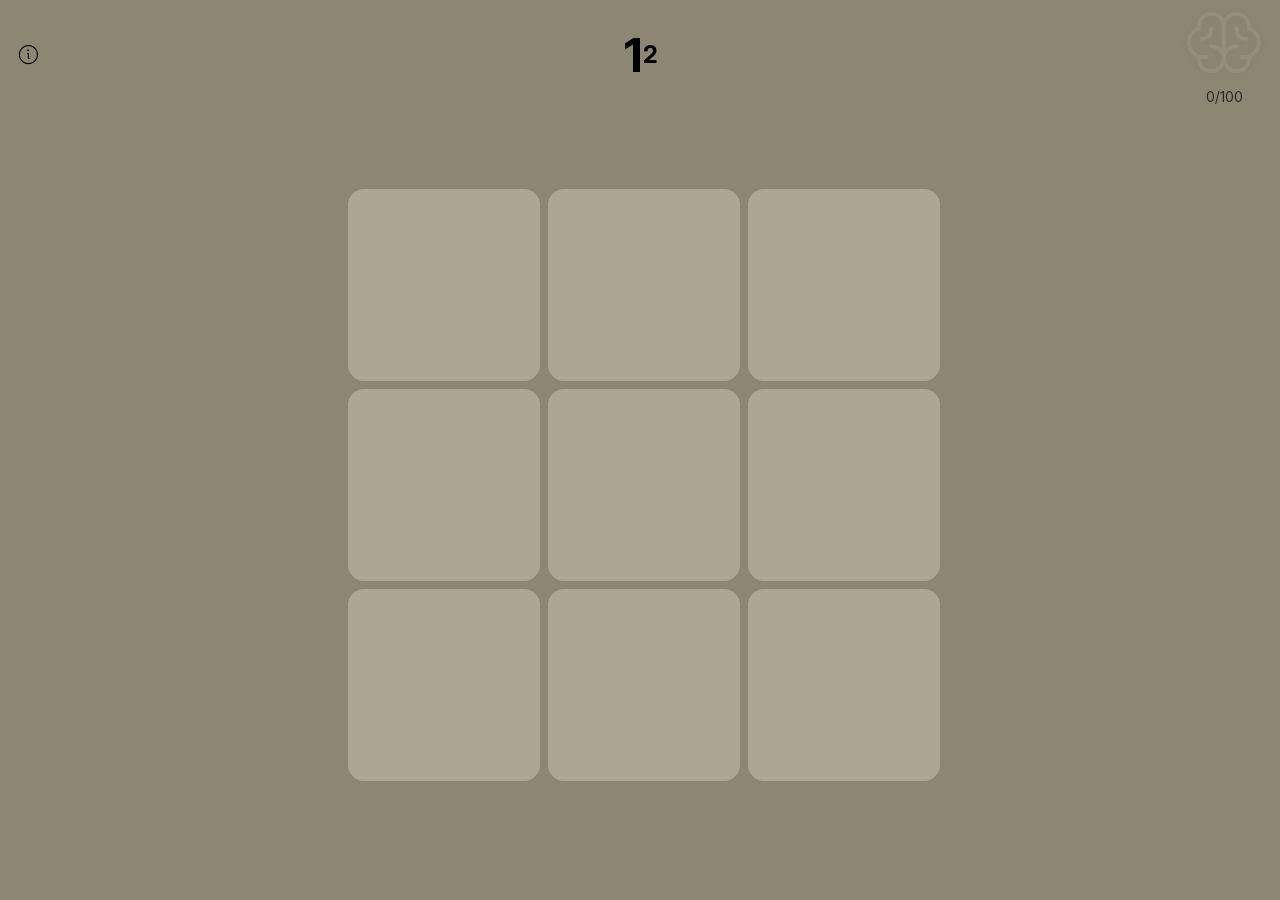
==== index.html @ e5fbe48d "hmmm" ====
<!doctype html>
<html>
  <head>
    <meta name="viewport" content="width=device-width, initial-scale=1.0" />
    <meta charset="utf-8" />
    <title>Dual N-Back v2</title>
    <link rel="manifest" href="manifest.json" />
    <link rel="icon" type="image/png" href="icon.png" />
    <link rel="stylesheet" type="text/css" href="style.css" />
    <link rel="stylesheet" href="fonts/inter.css" />
    <link rel="stylesheet" href="fonts/monoid.css" />
    <link rel="stylesheet" href="fonts/phosphor/phosphor.css" />
  </head>
  <body>
    <!-- Game container -->
    <div id="game-container">
      <!-- Top info bar -->
      <div id="top-bar">
        <div id="round-display"></div>
        <div id="level-display">1<sub>2</sub></div>
        <div id="brain-progress">
          <div class="brain-progress-content">
            <div class="brain-container">
              <div class="brain-base">&#xe74e;</div>
              <div class="brain-fill">&#xe74e;</div>
              <canvas id="fire-canvas"></canvas>
            </div>
            <div class="progress-text">0/100</div>
          </div>
        </div>
      </div>

      <!-- Main grid area -->
      <div id="grid-container">
        <div class="grid">
          <div class="square" data-pos="0" id="s0">
            <div class="square-inner"></div>
          </div>
          <div class="square" data-pos="1" id="s1">
            <div class="square-inner"></div>
          </div>
          <div class="square" data-pos="2" id="s2">
            <div class="square-inner"></div>
          </div>
          <div class="square" data-pos="3" id="s3">
            <div class="square-inner"></div>
          </div>
          <div class="square" data-pos="4" id="s4">
            <div class="square-inner"></div>
          </div>
          <div class="square" data-pos="5" id="s5">
            <div class="square-inner"></div>
          </div>
          <div class="square" data-pos="6" id="s6">
            <div class="square-inner"></div>
          </div>
          <div class="square" data-pos="7" id="s7">
            <div class="square-inner"></div>
          </div>
          <div class="square" data-pos="8" id="s8">
            <div class="square-inner"></div>
          </div>
        </div>
      </div>
      <div id="fillup"></div>
      <!-- Game buttons (hidden until game starts) -->
      <div id="button-left" class="side-button hidden">
        <span>Position</span>
      </div>
      <div id="button-right" class="side-button hidden">
        <span>Color</span>
      </div>
      <div id="button-bottom" class="bottom-button hidden">
        <span>Letter</span>
      </div>
      <div id="button-pause" class="pause-button hidden"></div>
    </div>

    <!-- Modals -->
    <div id="modal" class="hidden">
      <!-- Instructions modal -->
      <div id="modal-instructions" class="modal-content hidden">
        <h2>How to Play</h2>
        <p style="margin-top: 1rem">
          <strong>Dual N-Back</strong> is a memory and attention training game. You must
          remember if the current position and color match what you saw
          <strong>N steps ago</strong>.
        </p>
        <hr style="margin: 1rem 0" />
        <h3 style="margin-top: 1rem">Setup</h3>
        <p>
          <strong>Select level:</strong> Click any square (1-9) to set N-back
          level
        </p>
        <p>
          <strong>Toggle mode:</strong> Click the same square again to switch
          between Dual (2) and Triple (3) modes
        </p>
        <p><strong>Start:</strong> Click the level number at top or anywhere in the bottom</p>
        <hr style="margin: 1rem 0" />
        <h3 style="margin-top: 1rem">Playing</h3>
        <p>
          <strong>Position:</strong> Press left edge if position matches N steps
          ago
        </p>
        <p>
          <strong>Color:</strong> Press right edge if color matches N steps ago
        </p>
        <p>
          <strong>Letter (Triple):</strong> Press bottom if letter matches N
          steps ago
        </p>
        <p style="margin-top: 1rem">
          Press again to toggle off. You can answer multiple dimensions per
          round.
        </p>
        <hr style="margin: 1rem 0" />
        <h3 style="margin-top: 1rem">Feedback</h3>
        <p><strong>Green flash:</strong> Correct answer</p>
        <p><strong>Red flash:</strong> Wrong answer</p>
        <p>
          <strong>Brain/battery fills:</strong> Your progress through 100 rounds (100 rounds are around 5 minutes)
        </p>
        <hr style="margin: 1rem 0" />
        <h3 style="margin-top: 1rem">Controls</h3>
        <p><strong>Touch/mouse:</strong> Edges</p>
        <p><strong>Keyboard:</strong> Z (position) / X (letter) / C (color)</p>
        <p><strong>Space:</strong> Start game / Pause / Resume</p>
        <p><strong>? key:</strong> Show this help</p>
        <p><strong>Escape:</strong> Close any modal</p>
        <p><strong>Restart:</strong> Click restart icon (↺) when paused</p>
        <p
          style="margin-top: 1.5rem; cursor: pointer; opacity: 0.7"
          class="modal-close-hint"
        >
          Tap to close (or press Escape)
        </p>
      </div>

      <!-- Pause stats modal -->
      <div id="modal-pause" class="modal-content hidden">
        <h2>Current Session</h2>
        <p style="margin-top: 1rem" id="pause-level">Level: 3-back (Dual)</p>
        <p id="pause-rounds">Rounds: 42 / 100</p>
        <p id="pause-overall">Overall: 0%</p>
        <hr style="margin: 1rem 0" />
        <p id="pause-position">Position: 40/42 (95%)</p>
        <p id="pause-color">Color: 38/42 (90%)</p>
        <p id="pause-letter" class="hidden">Letter: 35/42 (83%)</p>
        <p
          style="margin-top: 1.5rem; cursor: pointer; opacity: 0.7"
          class="modal-close-hint"
        >
          Tap to close and resume (or press Escape/Space)
        </p>
      </div>

      <!-- Results modal -->
      <div id="modal-results" class="modal-content hidden">
        <h2>Game Over</h2>
        <p id="results-level">Level: 3-back (Dual)</p>
        <p id="results-rounds">Rounds: 100</p>
        <p id="results-overall">Overall: 87%</p>
        <hr style="margin: 1rem 0" />
        <p id="results-position">Position: 90/100 (90%)</p>
        <p id="results-color">Color: 85/100 (85%)</p>
        <p id="results-letter" class="hidden">Letter: 86/100 (86%)</p>
        <p
          id="results-suggestion"
          style="margin-top: 1rem; font-size: 0.85rem; opacity: 0.7"
        >
          Consider advancing to a higher level
        </p>
        <p style="margin-top: 1rem; cursor: pointer" class="modal-close-hint">
          Tap to close
        </p>
      </div>

      <!-- History modal -->
      <div id="modal-history" class="modal-content hidden">
        <h2>Session History</h2>
        <div
          id="history-list"
          style="margin-top: 1rem; max-height: 60vh; overflow-y: auto"
        >
          <!-- Will be populated dynamically -->
        </div>
        <p
          style="margin-top: 1.5rem; cursor: pointer; opacity: 0.7"
          class="modal-close-hint"
        >
          Tap to close
        </p>
      </div>
    </div>

    <script type="module" src="nb.js"></script>
  </body>
</html>
---- style.css ----
:root {
  /* Colors */
  --color1: #ffe119;
  --color2: #4363f8;
  --color3: #f58231;
  --color4: #fcbeff;
  --color5: #800000;
  --color6: #009055;
  --color7: #604530;
  --color8: #696969;
  --color9: #ffffff;

  --sd-red: #dc322f;
  --sd-green: #859900;
  --dark: #2b3b4b;
  --light: #ada693;
  --light-2: #8d8673;
  --background: var(--light-2);
  --alternate-background: var(--light);
  --text-color: black;
}

* {
  margin: 0;
  padding: 0;
  box-sizing: border-box;
}

html,
body {
  width: 100%;
  height: 100%;
  overflow: hidden;
  background-color: var(--background);
  font-family: "Inter", sans-serif;
  touch-action: none;
  user-select: none;
}

/* Utility classes */
.hidden {
  display: none !important;
  opacity: 0;
  pointer-events: none;
}

/* Main game container */
#game-container {
  width: 100%;
  height: 100%;
  display: flex;
  flex-direction: column;
  position: relative;
}

/* Top bar with level and stats */
#top-bar {
  display: flex;
  justify-content: space-between;
  align-items: center;
  padding: 0.25rem 1rem;
  font-size: 2rem;
  color: var(--text-color);
  z-index: 100;
  flex-shrink: 0;
}

#level-display {
  font-size: 3rem;
  font-weight: 600;
  font-family: "Inter", sans-serif;
  cursor: pointer;
  width: 100%;
  display: flex;
  align-items: center;
  justify-content: center;
}

#level-display sub {
  font-size: 50%;
  vertical-align: sub;
  line-height: 0;
}

#round-display {
  font-size: 1.5rem;
  min-width: 15%;
  max-width: 15%;
  display: flex;
  align-items: center;
  justify-content: flex-start;
}

/* Brain progress indicator */
#brain-progress {
  display: flex;
  justify-content: flex-end;
  align-items: center;
  min-width: 15%;
  max-width: 15%;
  margin-left: auto;
}

.brain-progress-content {
  display: flex;
  flex-direction: column;
  align-items: center;
  gap: 0.25rem;
}

.brain-container {
  position: relative;
  width: 5rem;
  height: 5rem;
  filter: drop-shadow(0 2px 4px rgba(0, 0, 0, 0.1));
  transition: transform 0.3s ease;
  font-family: "Phosphor-Light";
  font-size: 5rem;
  line-height: 1;
}

#fire-canvas {
  position: absolute;
  inset: 0;
  width: 100%;
  height: 100%;
  pointer-events: none;
  z-index: 10;
  /* Optional: makes particles glow against the dark background */
  mix-blend-mode: screen;
}

.brain-container.pop {
  animation: brain-pop 0.6s ease-out;
}

@keyframes brain-pop {
  0% {
    transform: scale(1);
  }
  30% {
    transform: scale(0.9);
  }
  60% {
    transform: scale(1.15);
  }
  80% {
    transform: scale(0.98);
  }
  100% {
    transform: scale(1);
  }
}

.brain-base {
  color: var(--light);
  opacity: 0.3;
}

.brain-fill {
  position: absolute;
  top: 0;
  left: 0;
  background: linear-gradient(to top, #dc143c, #ff4500, #ffa500, #ffd700);
  -webkit-background-clip: text;
  background-clip: text;
  color: transparent;
  clip-path: inset(var(--fill-inset, 100%) 0 0 0);
  transition:
    clip-path 0.5s ease,
    background 1s ease;
  animation-play-state: running;
}

/* Progress text below brain */
.progress-text {
  font-size: 0.9rem;
  color: var(--text-color);
  opacity: 0.7;
  font-weight: 500;
}

/* Grid container - centers the grid */
#grid-container {
  /*flex: 1;*/
  display: flex;
  align-items: center;
  justify-content: center;
  padding: 0;
  margin-top: 5rem;
  position: relative;
}

#fillup {
  width: 100%;
  height: 100%;
}

/* 3x3 grid */
.grid {
  display: grid;
  grid-template-columns: repeat(3, 1fr);
  grid-template-rows: repeat(3, 1fr);
  gap: 0.5rem;
  max-width: min(82vw, 70vh);
  max-height: min(82vw, 70vh);
  aspect-ratio: 1;
  width: 100%;
}

/* Individual squares */
.square {
  background-color: var(--alternate-background);
  border-radius: 1rem;
  cursor: pointer;
  position: relative;
  padding: 3rem;
}

.square:active {
  transform: scale(0.95);
}

.square.was-active {
  animation: shake 0.15s ease-in-out;
}

/* Timer border using pseudo-element */
.square.active::before {
  content: "";
  position: absolute;
  inset: 0;
  border-radius: 1rem;
  background-color: var(--active-color);
  animation: timer-countdown var(--timer-duration) linear forwards;
  z-index: 0;
}

@keyframes timer-countdown {
  from {
    inset: 43%;
  }
  to {
    inset: 0;
  }
}

@keyframes shake {
  0%,
  100% {
    transform: translate(0, 0);
  }
  10% {
    transform: translate(-3px, -2px);
  }
  20% {
    transform: translate(3px, 2px);
  }
  30% {
    transform: translate(-3px, 2px);
  }
  40% {
    transform: translate(3px, -2px);
  }
  50% {
    transform: translate(-3px, -2px);
  }
  60% {
    transform: translate(3px, 2px);
  }
  70% {
    transform: translate(-3px, 1px);
  }
  80% {
    transform: translate(2px, -1px);
  }
  90% {
    transform: translate(-1px, 1px);
  }
}

.square-inner {
  width: 100%;
  height: 100%;
  background-color: var(--alternate-background);
  border-radius: 0.75rem;
  position: relative;
  display: flex;
  align-items: center;
  justify-content: center;
  font-size: 3rem;
  color: var(--text-color);
  font-weight: 600;
  z-index: 1;
}

.square.active .square-inner {
  background-color: transparent;
}

/* Letter circle container */
.letter-circle {
  position: absolute;
  top: 50%;
  left: 50%;
  transform: translate(-50%, -50%);
  width: 4rem;
  height: 4rem;
  border-radius: 50%;
  background-color: rgba(141, 134, 115, 0.85);
  display: flex;
  align-items: center;
  justify-content: center;
  font-size: 2.5rem;
  font-weight: 600;
  color: var(--active-color);
  z-index: 10;
  /*box-shadow: 0 0 0.5rem rgba(0, 0, 0, 0.2);*/
}

/* Active square styling */
.square.active .square-inner {
  background-color: var(--active-color);
  transition: background-color 0.3s ease;
}

/* Side buttons */
.side-button {
  position: fixed;
  top: 0;
  bottom: 0;
  width: 25%;
  display: flex;
  align-items: center;
  justify-content: center;
  background-color: rgba(0, 0, 0, 0);
  cursor: pointer;
  z-index: 50;
  transition: background-color 0.2s ease;
}

.side-button:active {
  background-color: rgba(0, 0, 0, 0.1);
}

/* Feedback bar - full height vertical slice at screen edge */
.side-button::before {
  content: "";
  position: absolute;
  top: 0;
  bottom: 0;
  width: 1.5rem;
  background-color: transparent;
  z-index: -1;
  transition: background-color 0.3s ease;
}

#button-left::before {
  left: 0;
}

#button-right::before {
  right: 0;
}

.side-button.pressed::before {
  background-color: var(--dark);
}

.side-button.correct::before {
  background-color: var(--sd-green);
}

.side-button.incorrect::before {
  background-color: var(--sd-red);
}

.side-button.pressed span {
  color: var(--light);
  opacity: 1;
}

.side-button.correct span,
.side-button.incorrect span {
  color: white;
  opacity: 1;
}

#button-left {
  left: 0;
  writing-mode: vertical-lr;
  text-orientation: upright;
}

#button-left span {
  position: absolute;
  left: 0.1rem;
}

#button-right {
  right: 0;
  writing-mode: vertical-rl;
  text-orientation: upright;
}

#button-right span {
  position: absolute;
  right: 0.1rem;
}

.side-button span {
  font-size: 0.9rem;
  color: var(--text-color);
  letter-spacing: 0.15rem;
  opacity: 0;
  font-weight: 300;
  /*padding: 0.5rem 0.25rem;*/
  transition: opacity 0.3s ease;
}

/* Bottom button */
.bottom-button {
  position: fixed;
  bottom: 0;
  left: 25%;
  right: 25%;
  height: 15%;
  display: flex;
  align-items: end;
  justify-content: center;
  background-color: rgba(0, 0, 0, 0);
  cursor: pointer;
  z-index: 50;
  transition: background-color 0.2s ease;
}

.bottom-button:active {
  background-color: rgba(0, 0, 0, 0.1);
}

/* Feedback bar - horizontal slice at bottom */
.bottom-button::before {
  content: "";
  position: absolute;
  left: 0;
  right: 0;
  bottom: 0;
  height: 2.5rem;
  background-color: transparent;
  z-index: -1;
  transition: background-color 0.3s ease;
}

.bottom-button.pressed::before {
  background-color: var(--dark);
}

.bottom-button.correct::before {
  background-color: var(--sd-green);
}

.bottom-button.incorrect::before {
  background-color: var(--sd-red);
}

.bottom-button.pressed span {
  color: var(--light);
  opacity: 1;
}

.bottom-button.correct span,
.bottom-button.incorrect span {
  color: white;
  opacity: 1;
}

.bottom-button span {
  font-size: 1.2rem;
  color: var(--text-color);
  letter-spacing: 0.2rem;
  opacity: 0;
  font-weight: 300;
  padding: 0.5rem 1rem;
  transition: opacity 0.3s ease;
}

/* Pause button (middle area) */
.pause-button {
  position: fixed;
  top: 0;
  left: 25%;
  right: 25%;
  bottom: 15%;
  cursor: pointer;
  z-index: 40;
}

/* Modal */
#modal {
  position: fixed;
  top: 0;
  left: 0;
  width: 100%;
  height: 100%;
  background-color: transparent;
  display: flex;
  align-items: center;
  justify-content: center;
  z-index: 1000;
  pointer-events: none;
}

#modal .modal-content {
  pointer-events: auto;
}

.modal-content {
  background-color: var(--background);
  padding: 2rem;
  border-radius: 0.5rem;
  border: 2px solid var(--dark);
  max-width: 90%;
  max-height: 80%;
  overflow-y: auto;
  font-size: 1rem;
  color: var(--text-color);
  font-family: "Monoid", monospace;
}

/* Custom scrollbar for modal */
.modal-content::-webkit-scrollbar {
  width: 12px;
}

.modal-content::-webkit-scrollbar-track {
  background: var(--alternate-background);
  border-radius: 0.5rem;
}

.modal-content::-webkit-scrollbar-thumb {
  background: var(--dark);
  border-radius: 0.5rem;
  border: 2px solid var(--alternate-background);
}

.modal-content::-webkit-scrollbar-thumb:hover {
  background: var(--text-color);
}

/* Firefox scrollbar styling */
.modal-content {
  scrollbar-width: thin;
  scrollbar-color: var(--dark) var(--alternate-background);
}

/* Responsive adjustments */
@media (min-width: 768px) {
  .modal-content {
    max-width: 600px;
  }

  .side-button span,
  .bottom-button span {
    font-size: 1.2rem;
  }
}

@media (min-width: 1024px) {
  /* Desktop: narrower side buttons */
  .side-button {
    width: 20%;
  }

  .bottom-button {
    left: 20%;
    right: 20%;
  }

  .pause-button {
    left: 20%;
    right: 20%;
  }

  .grid {
    max-width: min(70vw, 65vh);
    max-height: min(70vw, 65vh);
  }

  .square {
    padding: 6rem;
  }

  /* Hover states for desktop */
  .side-button:hover,
  .bottom-button:hover {
    background-color: rgba(0, 0, 0, 0.05);
  }

  .square:hover {
    transform: scale(1.02);
  }
}

/* Landscape mode adjustments */
@media (orientation: landscape) and (max-height: 600px) {
  #top-bar {
    padding: 0.5rem 1rem;
    font-size: 1.5rem;
  }

  #level-display {
    font-size: 2rem;
  }

  .grid {
    max-width: min(60vw, 70vh);
    max-height: min(60vw, 70vh);
  }
}
---- fonts/inter.css ----
@font-face {
  font-family: "Inter";
  src: url("./InterDisplay-Regular.woff2") format("woff2");
}
@font-face {
  font-family: "Inter";
  src: url("./InterDisplay-Bold.woff2") format("woff2");
  font-weight: bold;
  font-style: normal;
}
@font-face {
  font-family: "Inter";
  src: url("./InterDisplay-Italic.woff2") format("woff2");
  font-weight: normal;
  font-style: italic;
}
---- fonts/monoid.css ----
@font-face {
  font-family: "Monoid";
  src: url("./monoid-regular.woff2") format("woff2");
  font-weight: normal;
  font-style: normal;
}
@font-face {
  font-family: "Monoid";
  src: url("./monoid-bold.woff2") format("woff2");
  font-weight: bold;
  font-style: normal;
}
@font-face {
  font-family: "Monoid";
  src: url("./monoid-italic.woff2") format("woff2");
  font-weight: normal;
  font-style: italic;
}
---- fonts/phosphor/phosphor.css ----
@font-face {
  font-family: "Phosphor-Light";
  src: url("./Phosphor-Light.woff2") format("woff2");
  font-weight: normal;
  font-style: normal;
  font-display: block;
}

.ph-light {
  /* use !important to prevent issues with browser extensions that change fonts */
  font-family: "Phosphor-Light" !important;
  speak: never;
  font-style: normal;
  font-weight: normal;
  font-variant: normal;
  text-transform: none;
  line-height: 1;

  /* Enable Ligatures ================ */
  letter-spacing: 0;
  -webkit-font-feature-settings: "liga";
  -moz-font-feature-settings: "liga=1";
  -moz-font-feature-settings: "liga";
  -ms-font-feature-settings: "liga" 1;
  font-feature-settings: "liga";
  -webkit-font-variant-ligatures: discretionary-ligatures;
  font-variant-ligatures: discretionary-ligatures;

  /* Better Font Rendering =========== */
  -webkit-font-smoothing: antialiased;
  -moz-osx-font-smoothing: grayscale;
}

.ph-light.ph-acorn:before {
  content: "\eb9a";
}
.ph-light.ph-address-book:before {
  content: "\e6f8";
}
.ph-light.ph-address-book-tabs:before {
  content: "\ee4e";
}
.ph-light.ph-air-traffic-control:before {
  content: "\ecd8";
}
.ph-light.ph-airplane:before {
  content: "\e002";
}
.ph-light.ph-airplane-in-flight:before {
  content: "\e4fe";
}
.ph-light.ph-airplane-landing:before {
  content: "\e502";
}
.ph-light.ph-airplane-takeoff:before {
  content: "\e504";
}
.ph-light.ph-airplane-taxiing:before {
  content: "\e500";
}
.ph-light.ph-airplane-tilt:before {
  content: "\e5d6";
}
.ph-light.ph-airplay:before {
  content: "\e004";
}
.ph-light.ph-alarm:before {
  content: "\e006";
}
.ph-light.ph-alien:before {
  content: "\e8a6";
}
.ph-light.ph-align-bottom:before {
  content: "\e506";
}
.ph-light.ph-align-bottom-simple:before {
  content: "\eb0c";
}
.ph-light.ph-align-center-horizontal:before {
  content: "\e50a";
}
.ph-light.ph-align-center-horizontal-simple:before {
  content: "\eb0e";
}
.ph-light.ph-align-center-vertical:before {
  content: "\e50c";
}
.ph-light.ph-align-center-vertical-simple:before {
  content: "\eb10";
}
.ph-light.ph-align-left:before {
  content: "\e50e";
}
.ph-light.ph-align-left-simple:before {
  content: "\eaee";
}
.ph-light.ph-align-right:before {
  content: "\e510";
}
.ph-light.ph-align-right-simple:before {
  content: "\eb12";
}
.ph-light.ph-align-top:before {
  content: "\e512";
}
.ph-light.ph-align-top-simple:before {
  content: "\eb14";
}
.ph-light.ph-amazon-logo:before {
  content: "\e96c";
}
.ph-light.ph-ambulance:before {
  content: "\e572";
}
.ph-light.ph-anchor:before {
  content: "\e514";
}
.ph-light.ph-anchor-simple:before {
  content: "\e5d8";
}
.ph-light.ph-android-logo:before {
  content: "\e008";
}
.ph-light.ph-angle:before {
  content: "\e7bc";
}
.ph-light.ph-angular-logo:before {
  content: "\eb80";
}
.ph-light.ph-aperture:before {
  content: "\e00a";
}
.ph-light.ph-app-store-logo:before {
  content: "\e974";
}
.ph-light.ph-app-window:before {
  content: "\e5da";
}
.ph-light.ph-apple-logo:before {
  content: "\e516";
}
.ph-light.ph-apple-podcasts-logo:before {
  content: "\eb96";
}
.ph-light.ph-approximate-equals:before {
  content: "\edaa";
}
.ph-light.ph-archive:before {
  content: "\e00c";
}
.ph-light.ph-armchair:before {
  content: "\e012";
}
.ph-light.ph-arrow-arc-left:before {
  content: "\e014";
}
.ph-light.ph-arrow-arc-right:before {
  content: "\e016";
}
.ph-light.ph-arrow-bend-double-up-left:before {
  content: "\e03a";
}
.ph-light.ph-arrow-bend-double-up-right:before {
  content: "\e03c";
}
.ph-light.ph-arrow-bend-down-left:before {
  content: "\e018";
}
.ph-light.ph-arrow-bend-down-right:before {
  content: "\e01a";
}
.ph-light.ph-arrow-bend-left-down:before {
  content: "\e01c";
}
.ph-light.ph-arrow-bend-left-up:before {
  content: "\e01e";
}
.ph-light.ph-arrow-bend-right-down:before {
  content: "\e020";
}
.ph-light.ph-arrow-bend-right-up:before {
  content: "\e022";
}
.ph-light.ph-arrow-bend-up-left:before {
  content: "\e024";
}
.ph-light.ph-arrow-bend-up-right:before {
  content: "\e026";
}
.ph-light.ph-arrow-circle-down:before {
  content: "\e028";
}
.ph-light.ph-arrow-circle-down-left:before {
  content: "\e02a";
}
.ph-light.ph-arrow-circle-down-right:before {
  content: "\e02c";
}
.ph-light.ph-arrow-circle-left:before {
  content: "\e05a";
}
.ph-light.ph-arrow-circle-right:before {
  content: "\e02e";
}
.ph-light.ph-arrow-circle-up:before {
  content: "\e030";
}
.ph-light.ph-arrow-circle-up-left:before {
  content: "\e032";
}
.ph-light.ph-arrow-circle-up-right:before {
  content: "\e034";
}
.ph-light.ph-arrow-clockwise:before {
  content: "\e036";
}
.ph-light.ph-arrow-counter-clockwise:before {
  content: "\e038";
}
.ph-light.ph-arrow-down:before {
  content: "\e03e";
}
.ph-light.ph-arrow-down-left:before {
  content: "\e040";
}
.ph-light.ph-arrow-down-right:before {
  content: "\e042";
}
.ph-light.ph-arrow-elbow-down-left:before {
  content: "\e044";
}
.ph-light.ph-arrow-elbow-down-right:before {
  content: "\e046";
}
.ph-light.ph-arrow-elbow-left:before {
  content: "\e048";
}
.ph-light.ph-arrow-elbow-left-down:before {
  content: "\e04a";
}
.ph-light.ph-arrow-elbow-left-up:before {
  content: "\e04c";
}
.ph-light.ph-arrow-elbow-right:before {
  content: "\e04e";
}
.ph-light.ph-arrow-elbow-right-down:before {
  content: "\e050";
}
.ph-light.ph-arrow-elbow-right-up:before {
  content: "\e052";
}
.ph-light.ph-arrow-elbow-up-left:before {
  content: "\e054";
}
.ph-light.ph-arrow-elbow-up-right:before {
  content: "\e056";
}
.ph-light.ph-arrow-fat-down:before {
  content: "\e518";
}
.ph-light.ph-arrow-fat-left:before {
  content: "\e51a";
}
.ph-light.ph-arrow-fat-line-down:before {
  content: "\e51c";
}
.ph-light.ph-arrow-fat-line-left:before {
  content: "\e51e";
}
.ph-light.ph-arrow-fat-line-right:before {
  content: "\e520";
}
.ph-light.ph-arrow-fat-line-up:before {
  content: "\e522";
}
.ph-light.ph-arrow-fat-lines-down:before {
  content: "\e524";
}
.ph-light.ph-arrow-fat-lines-left:before {
  content: "\e526";
}
.ph-light.ph-arrow-fat-lines-right:before {
  content: "\e528";
}
.ph-light.ph-arrow-fat-lines-up:before {
  content: "\e52a";
}
.ph-light.ph-arrow-fat-right:before {
  content: "\e52c";
}
.ph-light.ph-arrow-fat-up:before {
  content: "\e52e";
}
.ph-light.ph-arrow-left:before {
  content: "\e058";
}
.ph-light.ph-arrow-line-down:before {
  content: "\e05c";
}
.ph-light.ph-arrow-line-down-left:before {
  content: "\e05e";
}
.ph-light.ph-arrow-line-down-right:before {
  content: "\e060";
}
.ph-light.ph-arrow-line-left:before {
  content: "\e062";
}
.ph-light.ph-arrow-line-right:before {
  content: "\e064";
}
.ph-light.ph-arrow-line-up:before {
  content: "\e066";
}
.ph-light.ph-arrow-line-up-left:before {
  content: "\e068";
}
.ph-light.ph-arrow-line-up-right:before {
  content: "\e06a";
}
.ph-light.ph-arrow-right:before {
  content: "\e06c";
}
.ph-light.ph-arrow-square-down:before {
  content: "\e06e";
}
.ph-light.ph-arrow-square-down-left:before {
  content: "\e070";
}
.ph-light.ph-arrow-square-down-right:before {
  content: "\e072";
}
.ph-light.ph-arrow-square-in:before {
  content: "\e5dc";
}
.ph-light.ph-arrow-square-left:before {
  content: "\e074";
}
.ph-light.ph-arrow-square-out:before {
  content: "\e5de";
}
.ph-light.ph-arrow-square-right:before {
  content: "\e076";
}
.ph-light.ph-arrow-square-up:before {
  content: "\e078";
}
.ph-light.ph-arrow-square-up-left:before {
  content: "\e07a";
}
.ph-light.ph-arrow-square-up-right:before {
  content: "\e07c";
}
.ph-light.ph-arrow-u-down-left:before {
  content: "\e07e";
}
.ph-light.ph-arrow-u-down-right:before {
  content: "\e080";
}
.ph-light.ph-arrow-u-left-down:before {
  content: "\e082";
}
.ph-light.ph-arrow-u-left-up:before {
  content: "\e084";
}
.ph-light.ph-arrow-u-right-down:before {
  content: "\e086";
}
.ph-light.ph-arrow-u-right-up:before {
  content: "\e088";
}
.ph-light.ph-arrow-u-up-left:before {
  content: "\e08a";
}
.ph-light.ph-arrow-u-up-right:before {
  content: "\e08c";
}
.ph-light.ph-arrow-up:before {
  content: "\e08e";
}
.ph-light.ph-arrow-up-left:before {
  content: "\e090";
}
.ph-light.ph-arrow-up-right:before {
  content: "\e092";
}
.ph-light.ph-arrows-clockwise:before {
  content: "\e094";
}
.ph-light.ph-arrows-counter-clockwise:before {
  content: "\e096";
}
.ph-light.ph-arrows-down-up:before {
  content: "\e098";
}
.ph-light.ph-arrows-horizontal:before {
  content: "\eb06";
}
.ph-light.ph-arrows-in:before {
  content: "\e09a";
}
.ph-light.ph-arrows-in-cardinal:before {
  content: "\e09c";
}
.ph-light.ph-arrows-in-line-horizontal:before {
  content: "\e530";
}
.ph-light.ph-arrows-in-line-vertical:before {
  content: "\e532";
}
.ph-light.ph-arrows-in-simple:before {
  content: "\e09e";
}
.ph-light.ph-arrows-left-right:before {
  content: "\e0a0";
}
.ph-light.ph-arrows-merge:before {
  content: "\ed3e";
}
.ph-light.ph-arrows-out:before {
  content: "\e0a2";
}
.ph-light.ph-arrows-out-cardinal:before {
  content: "\e0a4";
}
.ph-light.ph-arrows-out-line-horizontal:before {
  content: "\e534";
}
.ph-light.ph-arrows-out-line-vertical:before {
  content: "\e536";
}
.ph-light.ph-arrows-out-simple:before {
  content: "\e0a6";
}
.ph-light.ph-arrows-split:before {
  content: "\ed3c";
}
.ph-light.ph-arrows-vertical:before {
  content: "\eb04";
}
.ph-light.ph-article:before {
  content: "\e0a8";
}
.ph-light.ph-article-medium:before {
  content: "\e5e0";
}
.ph-light.ph-article-ny-times:before {
  content: "\e5e2";
}
.ph-light.ph-asclepius:before {
  content: "\ee34";
}
.ph-light.ph-caduceus:before {
  content: "\ee34";
}
.ph-light.ph-asterisk:before {
  content: "\e0aa";
}
.ph-light.ph-asterisk-simple:before {
  content: "\e832";
}
.ph-light.ph-at:before {
  content: "\e0ac";
}
.ph-light.ph-atom:before {
  content: "\e5e4";
}
.ph-light.ph-avocado:before {
  content: "\ee04";
}
.ph-light.ph-axe:before {
  content: "\e9fc";
}
.ph-light.ph-baby:before {
  content: "\e774";
}
.ph-light.ph-baby-carriage:before {
  content: "\e818";
}
.ph-light.ph-backpack:before {
  content: "\e922";
}
.ph-light.ph-backspace:before {
  content: "\e0ae";
}
.ph-light.ph-bag:before {
  content: "\e0b0";
}
.ph-light.ph-bag-simple:before {
  content: "\e5e6";
}
.ph-light.ph-balloon:before {
  content: "\e76c";
}
.ph-light.ph-bandaids:before {
  content: "\e0b2";
}
.ph-light.ph-bank:before {
  content: "\e0b4";
}
.ph-light.ph-barbell:before {
  content: "\e0b6";
}
.ph-light.ph-barcode:before {
  content: "\e0b8";
}
.ph-light.ph-barn:before {
  content: "\ec72";
}
.ph-light.ph-barricade:before {
  content: "\e948";
}
.ph-light.ph-baseball:before {
  content: "\e71a";
}
.ph-light.ph-baseball-cap:before {
  content: "\ea28";
}
.ph-light.ph-baseball-helmet:before {
  content: "\ee4a";
}
.ph-light.ph-basket:before {
  content: "\e964";
}
.ph-light.ph-basketball:before {
  content: "\e724";
}
.ph-light.ph-bathtub:before {
  content: "\e81e";
}
.ph-light.ph-battery-charging:before {
  content: "\e0ba";
}
.ph-light.ph-battery-charging-vertical:before {
  content: "\e0bc";
}
.ph-light.ph-battery-empty:before {
  content: "\e0be";
}
.ph-light.ph-battery-full:before {
  content: "\e0c0";
}
.ph-light.ph-battery-high:before {
  content: "\e0c2";
}
.ph-light.ph-battery-low:before {
  content: "\e0c4";
}
.ph-light.ph-battery-medium:before {
  content: "\e0c6";
}
.ph-light.ph-battery-plus:before {
  content: "\e808";
}
.ph-light.ph-battery-plus-vertical:before {
  content: "\ec50";
}
.ph-light.ph-battery-vertical-empty:before {
  content: "\e7c6";
}
.ph-light.ph-battery-vertical-full:before {
  content: "\e7c4";
}
.ph-light.ph-battery-vertical-high:before {
  content: "\e7c2";
}
.ph-light.ph-battery-vertical-low:before {
  content: "\e7be";
}
.ph-light.ph-battery-vertical-medium:before {
  content: "\e7c0";
}
.ph-light.ph-battery-warning:before {
  content: "\e0c8";
}
.ph-light.ph-battery-warning-vertical:before {
  content: "\e0ca";
}
.ph-light.ph-beach-ball:before {
  content: "\ed24";
}
.ph-light.ph-beanie:before {
  content: "\ea2a";
}
.ph-light.ph-bed:before {
  content: "\e0cc";
}
.ph-light.ph-beer-bottle:before {
  content: "\e7b0";
}
.ph-light.ph-beer-stein:before {
  content: "\eb62";
}
.ph-light.ph-behance-logo:before {
  content: "\e7f4";
}
.ph-light.ph-bell:before {
  content: "\e0ce";
}
.ph-light.ph-bell-ringing:before {
  content: "\e5e8";
}
.ph-light.ph-bell-simple:before {
  content: "\e0d0";
}
.ph-light.ph-bell-simple-ringing:before {
  content: "\e5ea";
}
.ph-light.ph-bell-simple-slash:before {
  content: "\e0d2";
}
.ph-light.ph-bell-simple-z:before {
  content: "\e5ec";
}
.ph-light.ph-bell-slash:before {
  content: "\e0d4";
}
.ph-light.ph-bell-z:before {
  content: "\e5ee";
}
.ph-light.ph-belt:before {
  content: "\ea2c";
}
.ph-light.ph-bezier-curve:before {
  content: "\eb00";
}
.ph-light.ph-bicycle:before {
  content: "\e0d6";
}
.ph-light.ph-binary:before {
  content: "\ee60";
}
.ph-light.ph-binoculars:before {
  content: "\ea64";
}
.ph-light.ph-biohazard:before {
  content: "\e9e0";
}
.ph-light.ph-bird:before {
  content: "\e72c";
}
.ph-light.ph-blueprint:before {
  content: "\eda0";
}
.ph-light.ph-bluetooth:before {
  content: "\e0da";
}
.ph-light.ph-bluetooth-connected:before {
  content: "\e0dc";
}
.ph-light.ph-bluetooth-slash:before {
  content: "\e0de";
}
.ph-light.ph-bluetooth-x:before {
  content: "\e0e0";
}
.ph-light.ph-boat:before {
  content: "\e786";
}
.ph-light.ph-bomb:before {
  content: "\ee0a";
}
.ph-light.ph-bone:before {
  content: "\e7f2";
}
.ph-light.ph-book:before {
  content: "\e0e2";
}
.ph-light.ph-book-bookmark:before {
  content: "\e0e4";
}
.ph-light.ph-book-open:before {
  content: "\e0e6";
}
.ph-light.ph-book-open-text:before {
  content: "\e8f2";
}
.ph-light.ph-book-open-user:before {
  content: "\ede0";
}
.ph-light.ph-bookmark:before {
  content: "\e0e8";
}
.ph-light.ph-bookmark-simple:before {
  content: "\e0ea";
}
.ph-light.ph-bookmarks:before {
  content: "\e0ec";
}
.ph-light.ph-bookmarks-simple:before {
  content: "\e5f0";
}
.ph-light.ph-books:before {
  content: "\e758";
}
.ph-light.ph-boot:before {
  content: "\ecca";
}
.ph-light.ph-boules:before {
  content: "\e722";
}
.ph-light.ph-bounding-box:before {
  content: "\e6ce";
}
.ph-light.ph-bowl-food:before {
  content: "\eaa4";
}
.ph-light.ph-bowl-steam:before {
  content: "\e8e4";
}
.ph-light.ph-bowling-ball:before {
  content: "\ea34";
}
.ph-light.ph-box-arrow-down:before {
  content: "\e00e";
}
.ph-light.ph-archive-box:before {
  content: "\e00e";
}
.ph-light.ph-box-arrow-up:before {
  content: "\ee54";
}
.ph-light.ph-boxing-glove:before {
  content: "\ea36";
}
.ph-light.ph-brackets-angle:before {
  content: "\e862";
}
.ph-light.ph-brackets-curly:before {
  content: "\e860";
}
.ph-light.ph-brackets-round:before {
  content: "\e864";
}
.ph-light.ph-brackets-square:before {
  content: "\e85e";
}
.ph-light.ph-brain:before {
  content: "\e74e";
}
.ph-light.ph-brandy:before {
  content: "\e6b4";
}
.ph-light.ph-bread:before {
  content: "\e81c";
}
.ph-light.ph-bridge:before {
  content: "\ea68";
}
.ph-light.ph-briefcase:before {
  content: "\e0ee";
}
.ph-light.ph-briefcase-metal:before {
  content: "\e5f2";
}
.ph-light.ph-broadcast:before {
  content: "\e0f2";
}
.ph-light.ph-broom:before {
  content: "\ec54";
}
.ph-light.ph-browser:before {
  content: "\e0f4";
}
.ph-light.ph-browsers:before {
  content: "\e0f6";
}
.ph-light.ph-bug:before {
  content: "\e5f4";
}
.ph-light.ph-bug-beetle:before {
  content: "\e5f6";
}
.ph-light.ph-bug-droid:before {
  content: "\e5f8";
}
.ph-light.ph-building:before {
  content: "\e100";
}
.ph-light.ph-building-apartment:before {
  content: "\e0fe";
}
.ph-light.ph-building-office:before {
  content: "\e0ff";
}
.ph-light.ph-buildings:before {
  content: "\e102";
}
.ph-light.ph-bulldozer:before {
  content: "\ec6c";
}
.ph-light.ph-bus:before {
  content: "\e106";
}
.ph-light.ph-butterfly:before {
  content: "\ea6e";
}
.ph-light.ph-cable-car:before {
  content: "\e49c";
}
.ph-light.ph-cactus:before {
  content: "\e918";
}
.ph-light.ph-cake:before {
  content: "\e780";
}
.ph-light.ph-calculator:before {
  content: "\e538";
}
.ph-light.ph-calendar:before {
  content: "\e108";
}
.ph-light.ph-calendar-blank:before {
  content: "\e10a";
}
.ph-light.ph-calendar-check:before {
  content: "\e712";
}
.ph-light.ph-calendar-dot:before {
  content: "\e7b2";
}
.ph-light.ph-calendar-dots:before {
  content: "\e7b4";
}
.ph-light.ph-calendar-heart:before {
  content: "\e8b0";
}
.ph-light.ph-calendar-minus:before {
  content: "\ea14";
}
.ph-light.ph-calendar-plus:before {
  content: "\e714";
}
.ph-light.ph-calendar-slash:before {
  content: "\ea12";
}
.ph-light.ph-calendar-star:before {
  content: "\e8b2";
}
.ph-light.ph-calendar-x:before {
  content: "\e10c";
}
.ph-light.ph-call-bell:before {
  content: "\e7de";
}
.ph-light.ph-camera:before {
  content: "\e10e";
}
.ph-light.ph-camera-plus:before {
  content: "\ec58";
}
.ph-light.ph-camera-rotate:before {
  content: "\e7a4";
}
.ph-light.ph-camera-slash:before {
  content: "\e110";
}
.ph-light.ph-campfire:before {
  content: "\e9d8";
}
.ph-light.ph-car:before {
  content: "\e112";
}
.ph-light.ph-car-battery:before {
  content: "\ee30";
}
.ph-light.ph-car-profile:before {
  content: "\e8cc";
}
.ph-light.ph-car-simple:before {
  content: "\e114";
}
.ph-light.ph-cardholder:before {
  content: "\e5fa";
}
.ph-light.ph-cards:before {
  content: "\e0f8";
}
.ph-light.ph-cards-three:before {
  content: "\ee50";
}
.ph-light.ph-caret-circle-double-down:before {
  content: "\e116";
}
.ph-light.ph-caret-circle-double-left:before {
  content: "\e118";
}
.ph-light.ph-caret-circle-double-right:before {
  content: "\e11a";
}
.ph-light.ph-caret-circle-double-up:before {
  content: "\e11c";
}
.ph-light.ph-caret-circle-down:before {
  content: "\e11e";
}
.ph-light.ph-caret-circle-left:before {
  content: "\e120";
}
.ph-light.ph-caret-circle-right:before {
  content: "\e122";
}
.ph-light.ph-caret-circle-up:before {
  content: "\e124";
}
.ph-light.ph-caret-circle-up-down:before {
  content: "\e13e";
}
.ph-light.ph-caret-double-down:before {
  content: "\e126";
}
.ph-light.ph-caret-double-left:before {
  content: "\e128";
}
.ph-light.ph-caret-double-right:before {
  content: "\e12a";
}
.ph-light.ph-caret-double-up:before {
  content: "\e12c";
}
.ph-light.ph-caret-down:before {
  content: "\e136";
}
.ph-light.ph-caret-left:before {
  content: "\e138";
}
.ph-light.ph-caret-line-down:before {
  content: "\e134";
}
.ph-light.ph-caret-line-left:before {
  content: "\e132";
}
.ph-light.ph-caret-line-right:before {
  content: "\e130";
}
.ph-light.ph-caret-line-up:before {
  content: "\e12e";
}
.ph-light.ph-caret-right:before {
  content: "\e13a";
}
.ph-light.ph-caret-up:before {
  content: "\e13c";
}
.ph-light.ph-caret-up-down:before {
  content: "\e140";
}
.ph-light.ph-carrot:before {
  content: "\ed38";
}
.ph-light.ph-cash-register:before {
  content: "\ed80";
}
.ph-light.ph-cassette-tape:before {
  content: "\ed2e";
}
.ph-light.ph-castle-turret:before {
  content: "\e9d0";
}
.ph-light.ph-cat:before {
  content: "\e748";
}
.ph-light.ph-cell-signal-full:before {
  content: "\e142";
}
.ph-light.ph-cell-signal-high:before {
  content: "\e144";
}
.ph-light.ph-cell-signal-low:before {
  content: "\e146";
}
.ph-light.ph-cell-signal-medium:before {
  content: "\e148";
}
.ph-light.ph-cell-signal-none:before {
  content: "\e14a";
}
.ph-light.ph-cell-signal-slash:before {
  content: "\e14c";
}
.ph-light.ph-cell-signal-x:before {
  content: "\e14e";
}
.ph-light.ph-cell-tower:before {
  content: "\ebaa";
}
.ph-light.ph-certificate:before {
  content: "\e766";
}
.ph-light.ph-chair:before {
  content: "\e950";
}
.ph-light.ph-chalkboard:before {
  content: "\e5fc";
}
.ph-light.ph-chalkboard-simple:before {
  content: "\e5fe";
}
.ph-light.ph-chalkboard-teacher:before {
  content: "\e600";
}
.ph-light.ph-champagne:before {
  content: "\eaca";
}
.ph-light.ph-charging-station:before {
  content: "\e8d0";
}
.ph-light.ph-chart-bar:before {
  content: "\e150";
}
.ph-light.ph-chart-bar-horizontal:before {
  content: "\e152";
}
.ph-light.ph-chart-donut:before {
  content: "\eaa6";
}
.ph-light.ph-chart-line:before {
  content: "\e154";
}
.ph-light.ph-chart-line-down:before {
  content: "\e8b6";
}
.ph-light.ph-chart-line-up:before {
  content: "\e156";
}
.ph-light.ph-chart-pie:before {
  content: "\e158";
}
.ph-light.ph-chart-pie-slice:before {
  content: "\e15a";
}
.ph-light.ph-chart-polar:before {
  content: "\eaa8";
}
.ph-light.ph-chart-scatter:before {
  content: "\eaac";
}
.ph-light.ph-chat:before {
  content: "\e15c";
}
.ph-light.ph-chat-centered:before {
  content: "\e160";
}
.ph-light.ph-chat-centered-dots:before {
  content: "\e164";
}
.ph-light.ph-chat-centered-slash:before {
  content: "\e162";
}
.ph-light.ph-chat-centered-text:before {
  content: "\e166";
}
.ph-light.ph-chat-circle:before {
  content: "\e168";
}
.ph-light.ph-chat-circle-dots:before {
  content: "\e16c";
}
.ph-light.ph-chat-circle-slash:before {
  content: "\e16a";
}
.ph-light.ph-chat-circle-text:before {
  content: "\e16e";
}
.ph-light.ph-chat-dots:before {
  content: "\e170";
}
.ph-light.ph-chat-slash:before {
  content: "\e15e";
}
.ph-light.ph-chat-teardrop:before {
  content: "\e172";
}
.ph-light.ph-chat-teardrop-dots:before {
  content: "\e176";
}
.ph-light.ph-chat-teardrop-slash:before {
  content: "\e174";
}
.ph-light.ph-chat-teardrop-text:before {
  content: "\e178";
}
.ph-light.ph-chat-text:before {
  content: "\e17a";
}
.ph-light.ph-chats:before {
  content: "\e17c";
}
.ph-light.ph-chats-circle:before {
  content: "\e17e";
}
.ph-light.ph-chats-teardrop:before {
  content: "\e180";
}
.ph-light.ph-check:before {
  content: "\e182";
}
.ph-light.ph-check-circle:before {
  content: "\e184";
}
.ph-light.ph-check-fat:before {
  content: "\eba6";
}
.ph-light.ph-check-square:before {
  content: "\e186";
}
.ph-light.ph-check-square-offset:before {
  content: "\e188";
}
.ph-light.ph-checkerboard:before {
  content: "\e8c4";
}
.ph-light.ph-checks:before {
  content: "\e53a";
}
.ph-light.ph-cheers:before {
  content: "\ea4a";
}
.ph-light.ph-cheese:before {
  content: "\e9fe";
}
.ph-light.ph-chef-hat:before {
  content: "\ed8e";
}
.ph-light.ph-cherries:before {
  content: "\e830";
}
.ph-light.ph-church:before {
  content: "\ecea";
}
.ph-light.ph-cigarette:before {
  content: "\ed90";
}
.ph-light.ph-cigarette-slash:before {
  content: "\ed92";
}
.ph-light.ph-circle:before {
  content: "\e18a";
}
.ph-light.ph-circle-dashed:before {
  content: "\e602";
}
.ph-light.ph-circle-half:before {
  content: "\e18c";
}
.ph-light.ph-circle-half-tilt:before {
  content: "\e18e";
}
.ph-light.ph-circle-notch:before {
  content: "\eb44";
}
.ph-light.ph-circles-four:before {
  content: "\e190";
}
.ph-light.ph-circles-three:before {
  content: "\e192";
}
.ph-light.ph-circles-three-plus:before {
  content: "\e194";
}
.ph-light.ph-circuitry:before {
  content: "\e9c2";
}
.ph-light.ph-city:before {
  content: "\ea6a";
}
.ph-light.ph-clipboard:before {
  content: "\e196";
}
.ph-light.ph-clipboard-text:before {
  content: "\e198";
}
.ph-light.ph-clock:before {
  content: "\e19a";
}
.ph-light.ph-clock-afternoon:before {
  content: "\e19c";
}
.ph-light.ph-clock-clockwise:before {
  content: "\e19e";
}
.ph-light.ph-clock-countdown:before {
  content: "\ed2c";
}
.ph-light.ph-clock-counter-clockwise:before {
  content: "\e1a0";
}
.ph-light.ph-clock-user:before {
  content: "\edec";
}
.ph-light.ph-closed-captioning:before {
  content: "\e1a4";
}
.ph-light.ph-cloud:before {
  content: "\e1aa";
}
.ph-light.ph-cloud-arrow-down:before {
  content: "\e1ac";
}
.ph-light.ph-cloud-arrow-up:before {
  content: "\e1ae";
}
.ph-light.ph-cloud-check:before {
  content: "\e1b0";
}
.ph-light.ph-cloud-fog:before {
  content: "\e53c";
}
.ph-light.ph-cloud-lightning:before {
  content: "\e1b2";
}
.ph-light.ph-cloud-moon:before {
  content: "\e53e";
}
.ph-light.ph-cloud-rain:before {
  content: "\e1b4";
}
.ph-light.ph-cloud-slash:before {
  content: "\e1b6";
}
.ph-light.ph-cloud-snow:before {
  content: "\e1b8";
}
.ph-light.ph-cloud-sun:before {
  content: "\e540";
}
.ph-light.ph-cloud-warning:before {
  content: "\ea98";
}
.ph-light.ph-cloud-x:before {
  content: "\ea96";
}
.ph-light.ph-clover:before {
  content: "\edc8";
}
.ph-light.ph-club:before {
  content: "\e1ba";
}
.ph-light.ph-coat-hanger:before {
  content: "\e7fe";
}
.ph-light.ph-coda-logo:before {
  content: "\e7ce";
}
.ph-light.ph-code:before {
  content: "\e1bc";
}
.ph-light.ph-code-block:before {
  content: "\eafe";
}
.ph-light.ph-code-simple:before {
  content: "\e1be";
}
.ph-light.ph-codepen-logo:before {
  content: "\e978";
}
.ph-light.ph-codesandbox-logo:before {
  content: "\ea06";
}
.ph-light.ph-coffee:before {
  content: "\e1c2";
}
.ph-light.ph-coffee-bean:before {
  content: "\e1c0";
}
.ph-light.ph-coin:before {
  content: "\e60e";
}
.ph-light.ph-coin-vertical:before {
  content: "\eb48";
}
.ph-light.ph-coins:before {
  content: "\e78e";
}
.ph-light.ph-columns:before {
  content: "\e546";
}
.ph-light.ph-columns-plus-left:before {
  content: "\e544";
}
.ph-light.ph-columns-plus-right:before {
  content: "\e542";
}
.ph-light.ph-command:before {
  content: "\e1c4";
}
.ph-light.ph-compass:before {
  content: "\e1c8";
}
.ph-light.ph-compass-rose:before {
  content: "\e1c6";
}
.ph-light.ph-compass-tool:before {
  content: "\ea0e";
}
.ph-light.ph-computer-tower:before {
  content: "\e548";
}
.ph-light.ph-confetti:before {
  content: "\e81a";
}
.ph-light.ph-contactless-payment:before {
  content: "\ed42";
}
.ph-light.ph-control:before {
  content: "\eca6";
}
.ph-light.ph-cookie:before {
  content: "\e6ca";
}
.ph-light.ph-cooking-pot:before {
  content: "\e764";
}
.ph-light.ph-copy:before {
  content: "\e1ca";
}
.ph-light.ph-copy-simple:before {
  content: "\e1cc";
}
.ph-light.ph-copyleft:before {
  content: "\e86a";
}
.ph-light.ph-copyright:before {
  content: "\e54a";
}
.ph-light.ph-corners-in:before {
  content: "\e1ce";
}
.ph-light.ph-corners-out:before {
  content: "\e1d0";
}
.ph-light.ph-couch:before {
  content: "\e7f6";
}
.ph-light.ph-court-basketball:before {
  content: "\ee36";
}
.ph-light.ph-cow:before {
  content: "\eabe";
}
.ph-light.ph-cowboy-hat:before {
  content: "\ed12";
}
.ph-light.ph-cpu:before {
  content: "\e610";
}
.ph-light.ph-crane:before {
  content: "\ed48";
}
.ph-light.ph-crane-tower:before {
  content: "\ed49";
}
.ph-light.ph-credit-card:before {
  content: "\e1d2";
}
.ph-light.ph-cricket:before {
  content: "\ee12";
}
.ph-light.ph-crop:before {
  content: "\e1d4";
}
.ph-light.ph-cross:before {
  content: "\e8a0";
}
.ph-light.ph-crosshair:before {
  content: "\e1d6";
}
.ph-light.ph-crosshair-simple:before {
  content: "\e1d8";
}
.ph-light.ph-crown:before {
  content: "\e614";
}
.ph-light.ph-crown-cross:before {
  content: "\ee5e";
}
.ph-light.ph-crown-simple:before {
  content: "\e616";
}
.ph-light.ph-cube:before {
  content: "\e1da";
}
.ph-light.ph-cube-focus:before {
  content: "\ed0a";
}
.ph-light.ph-cube-transparent:before {
  content: "\ec7c";
}
.ph-light.ph-currency-btc:before {
  content: "\e618";
}
.ph-light.ph-currency-circle-dollar:before {
  content: "\e54c";
}
.ph-light.ph-currency-cny:before {
  content: "\e54e";
}
.ph-light.ph-currency-dollar:before {
  content: "\e550";
}
.ph-light.ph-currency-dollar-simple:before {
  content: "\e552";
}
.ph-light.ph-currency-eth:before {
  content: "\eada";
}
.ph-light.ph-currency-eur:before {
  content: "\e554";
}
.ph-light.ph-currency-gbp:before {
  content: "\e556";
}
.ph-light.ph-currency-inr:before {
  content: "\e558";
}
.ph-light.ph-currency-jpy:before {
  content: "\e55a";
}
.ph-light.ph-currency-krw:before {
  content: "\e55c";
}
.ph-light.ph-currency-kzt:before {
  content: "\ec4c";
}
.ph-light.ph-currency-ngn:before {
  content: "\eb52";
}
.ph-light.ph-currency-rub:before {
  content: "\e55e";
}
.ph-light.ph-cursor:before {
  content: "\e1dc";
}
.ph-light.ph-cursor-click:before {
  content: "\e7c8";
}
.ph-light.ph-cursor-text:before {
  content: "\e7d8";
}
.ph-light.ph-cylinder:before {
  content: "\e8fc";
}
.ph-light.ph-database:before {
  content: "\e1de";
}
.ph-light.ph-desk:before {
  content: "\ed16";
}
.ph-light.ph-desktop:before {
  content: "\e560";
}
.ph-light.ph-desktop-tower:before {
  content: "\e562";
}
.ph-light.ph-detective:before {
  content: "\e83e";
}
.ph-light.ph-dev-to-logo:before {
  content: "\ed0e";
}
.ph-light.ph-device-mobile:before {
  content: "\e1e0";
}
.ph-light.ph-device-mobile-camera:before {
  content: "\e1e2";
}
.ph-light.ph-device-mobile-slash:before {
  content: "\ee46";
}
.ph-light.ph-device-mobile-speaker:before {
  content: "\e1e4";
}
.ph-light.ph-device-rotate:before {
  content: "\edf2";
}
.ph-light.ph-device-tablet:before {
  content: "\e1e6";
}
.ph-light.ph-device-tablet-camera:before {
  content: "\e1e8";
}
.ph-light.ph-device-tablet-speaker:before {
  content: "\e1ea";
}
.ph-light.ph-devices:before {
  content: "\eba4";
}
.ph-light.ph-diamond:before {
  content: "\e1ec";
}
.ph-light.ph-diamonds-four:before {
  content: "\e8f4";
}
.ph-light.ph-dice-five:before {
  content: "\e1ee";
}
.ph-light.ph-dice-four:before {
  content: "\e1f0";
}
.ph-light.ph-dice-one:before {
  content: "\e1f2";
}
.ph-light.ph-dice-six:before {
  content: "\e1f4";
}
.ph-light.ph-dice-three:before {
  content: "\e1f6";
}
.ph-light.ph-dice-two:before {
  content: "\e1f8";
}
.ph-light.ph-disc:before {
  content: "\e564";
}
.ph-light.ph-disco-ball:before {
  content: "\ed98";
}
.ph-light.ph-discord-logo:before {
  content: "\e61a";
}
.ph-light.ph-divide:before {
  content: "\e1fa";
}
.ph-light.ph-dna:before {
  content: "\e924";
}
.ph-light.ph-dog:before {
  content: "\e74a";
}
.ph-light.ph-door:before {
  content: "\e61c";
}
.ph-light.ph-door-open:before {
  content: "\e7e6";
}
.ph-light.ph-dot:before {
  content: "\ecde";
}
.ph-light.ph-dot-outline:before {
  content: "\ece0";
}
.ph-light.ph-dots-nine:before {
  content: "\e1fc";
}
.ph-light.ph-dots-six:before {
  content: "\e794";
}
.ph-light.ph-dots-six-vertical:before {
  content: "\eae2";
}
.ph-light.ph-dots-three:before {
  content: "\e1fe";
}
.ph-light.ph-dots-three-circle:before {
  content: "\e200";
}
.ph-light.ph-dots-three-circle-vertical:before {
  content: "\e202";
}
.ph-light.ph-dots-three-outline:before {
  content: "\e204";
}
.ph-light.ph-dots-three-outline-vertical:before {
  content: "\e206";
}
.ph-light.ph-dots-three-vertical:before {
  content: "\e208";
}
.ph-light.ph-download:before {
  content: "\e20a";
}
.ph-light.ph-download-simple:before {
  content: "\e20c";
}
.ph-light.ph-dress:before {
  content: "\ea7e";
}
.ph-light.ph-dresser:before {
  content: "\e94e";
}
.ph-light.ph-dribbble-logo:before {
  content: "\e20e";
}
.ph-light.ph-drone:before {
  content: "\ed74";
}
.ph-light.ph-drop:before {
  content: "\e210";
}
.ph-light.ph-drop-half:before {
  content: "\e566";
}
.ph-light.ph-drop-half-bottom:before {
  content: "\eb40";
}
.ph-light.ph-drop-simple:before {
  content: "\ee32";
}
.ph-light.ph-drop-slash:before {
  content: "\e954";
}
.ph-light.ph-dropbox-logo:before {
  content: "\e7d0";
}
.ph-light.ph-ear:before {
  content: "\e70c";
}
.ph-light.ph-ear-slash:before {
  content: "\e70e";
}
.ph-light.ph-egg:before {
  content: "\e812";
}
.ph-light.ph-egg-crack:before {
  content: "\eb64";
}
.ph-light.ph-eject:before {
  content: "\e212";
}
.ph-light.ph-eject-simple:before {
  content: "\e6ae";
}
.ph-light.ph-elevator:before {
  content: "\ecc0";
}
.ph-light.ph-empty:before {
  content: "\edbc";
}
.ph-light.ph-engine:before {
  content: "\ea80";
}
.ph-light.ph-envelope:before {
  content: "\e214";
}
.ph-light.ph-envelope-open:before {
  content: "\e216";
}
.ph-light.ph-envelope-simple:before {
  content: "\e218";
}
.ph-light.ph-envelope-simple-open:before {
  content: "\e21a";
}
.ph-light.ph-equalizer:before {
  content: "\ebbc";
}
.ph-light.ph-equals:before {
  content: "\e21c";
}
.ph-light.ph-eraser:before {
  content: "\e21e";
}
.ph-light.ph-escalator-down:before {
  content: "\ecba";
}
.ph-light.ph-escalator-up:before {
  content: "\ecbc";
}
.ph-light.ph-exam:before {
  content: "\e742";
}
.ph-light.ph-exclamation-mark:before {
  content: "\ee44";
}
.ph-light.ph-exclude:before {
  content: "\e882";
}
.ph-light.ph-exclude-square:before {
  content: "\e880";
}
.ph-light.ph-export:before {
  content: "\eaf0";
}
.ph-light.ph-eye:before {
  content: "\e220";
}
.ph-light.ph-eye-closed:before {
  content: "\e222";
}
.ph-light.ph-eye-slash:before {
  content: "\e224";
}
.ph-light.ph-eyedropper:before {
  content: "\e568";
}
.ph-light.ph-eyedropper-sample:before {
  content: "\eac4";
}
.ph-light.ph-eyeglasses:before {
  content: "\e7ba";
}
.ph-light.ph-eyes:before {
  content: "\ee5c";
}
.ph-light.ph-face-mask:before {
  content: "\e56a";
}
.ph-light.ph-facebook-logo:before {
  content: "\e226";
}
.ph-light.ph-factory:before {
  content: "\e760";
}
.ph-light.ph-faders:before {
  content: "\e228";
}
.ph-light.ph-faders-horizontal:before {
  content: "\e22a";
}
.ph-light.ph-fallout-shelter:before {
  content: "\e9de";
}
.ph-light.ph-fan:before {
  content: "\e9f2";
}
.ph-light.ph-farm:before {
  content: "\ec70";
}
.ph-light.ph-fast-forward:before {
  content: "\e6a6";
}
.ph-light.ph-fast-forward-circle:before {
  content: "\e22c";
}
.ph-light.ph-feather:before {
  content: "\e9c0";
}
.ph-light.ph-fediverse-logo:before {
  content: "\ed66";
}
.ph-light.ph-figma-logo:before {
  content: "\e22e";
}
.ph-light.ph-file:before {
  content: "\e230";
}
.ph-light.ph-file-archive:before {
  content: "\eb2a";
}
.ph-light.ph-file-arrow-down:before {
  content: "\e232";
}
.ph-light.ph-file-arrow-up:before {
  content: "\e61e";
}
.ph-light.ph-file-audio:before {
  content: "\ea20";
}
.ph-light.ph-file-c:before {
  content: "\eb32";
}
.ph-light.ph-file-c-sharp:before {
  content: "\eb30";
}
.ph-light.ph-file-cloud:before {
  content: "\e95e";
}
.ph-light.ph-file-code:before {
  content: "\e914";
}
.ph-light.ph-file-cpp:before {
  content: "\eb2e";
}
.ph-light.ph-file-css:before {
  content: "\eb34";
}
.ph-light.ph-file-csv:before {
  content: "\eb1c";
}
.ph-light.ph-file-dashed:before {
  content: "\e704";
}
.ph-light.ph-file-dotted:before {
  content: "\e704";
}
.ph-light.ph-file-doc:before {
  content: "\eb1e";
}
.ph-light.ph-file-html:before {
  content: "\eb38";
}
.ph-light.ph-file-image:before {
  content: "\ea24";
}
.ph-light.ph-file-ini:before {
  content: "\eb33";
}
.ph-light.ph-file-jpg:before {
  content: "\eb1a";
}
.ph-light.ph-file-js:before {
  content: "\eb24";
}
.ph-light.ph-file-jsx:before {
  content: "\eb3a";
}
.ph-light.ph-file-lock:before {
  content: "\e95c";
}
.ph-light.ph-file-magnifying-glass:before {
  content: "\e238";
}
.ph-light.ph-file-search:before {
  content: "\e238";
}
.ph-light.ph-file-md:before {
  content: "\ed50";
}
.ph-light.ph-file-minus:before {
  content: "\e234";
}
.ph-light.ph-file-pdf:before {
  content: "\e702";
}
.ph-light.ph-file-plus:before {
  content: "\e236";
}
.ph-light.ph-file-png:before {
  content: "\eb18";
}
.ph-light.ph-file-ppt:before {
  content: "\eb20";
}
.ph-light.ph-file-py:before {
  content: "\eb2c";
}
.ph-light.ph-file-rs:before {
  content: "\eb28";
}
.ph-light.ph-file-sql:before {
  content: "\ed4e";
}
.ph-light.ph-file-svg:before {
  content: "\ed08";
}
.ph-light.ph-file-text:before {
  content: "\e23a";
}
.ph-light.ph-file-ts:before {
  content: "\eb26";
}
.ph-light.ph-file-tsx:before {
  content: "\eb3c";
}
.ph-light.ph-file-txt:before {
  content: "\eb35";
}
.ph-light.ph-file-video:before {
  content: "\ea22";
}
.ph-light.ph-file-vue:before {
  content: "\eb3e";
}
.ph-light.ph-file-x:before {
  content: "\e23c";
}
.ph-light.ph-file-xls:before {
  content: "\eb22";
}
.ph-light.ph-file-zip:before {
  content: "\e958";
}
.ph-light.ph-files:before {
  content: "\e710";
}
.ph-light.ph-film-reel:before {
  content: "\e8c0";
}
.ph-light.ph-film-script:before {
  content: "\eb50";
}
.ph-light.ph-film-slate:before {
  content: "\e8c2";
}
.ph-light.ph-film-strip:before {
  content: "\e792";
}
.ph-light.ph-fingerprint:before {
  content: "\e23e";
}
.ph-light.ph-fingerprint-simple:before {
  content: "\e240";
}
.ph-light.ph-finn-the-human:before {
  content: "\e56c";
}
.ph-light.ph-fire:before {
  content: "\e242";
}
.ph-light.ph-fire-extinguisher:before {
  content: "\e9e8";
}
.ph-light.ph-fire-simple:before {
  content: "\e620";
}
.ph-light.ph-fire-truck:before {
  content: "\e574";
}
.ph-light.ph-first-aid:before {
  content: "\e56e";
}
.ph-light.ph-first-aid-kit:before {
  content: "\e570";
}
.ph-light.ph-fish:before {
  content: "\e728";
}
.ph-light.ph-fish-simple:before {
  content: "\e72a";
}
.ph-light.ph-flag:before {
  content: "\e244";
}
.ph-light.ph-flag-banner:before {
  content: "\e622";
}
.ph-light.ph-flag-banner-fold:before {
  content: "\ecf2";
}
.ph-light.ph-flag-checkered:before {
  content: "\ea38";
}
.ph-light.ph-flag-pennant:before {
  content: "\ecf0";
}
.ph-light.ph-flame:before {
  content: "\e624";
}
.ph-light.ph-flashlight:before {
  content: "\e246";
}
.ph-light.ph-flask:before {
  content: "\e79e";
}
.ph-light.ph-flip-horizontal:before {
  content: "\ed6a";
}
.ph-light.ph-flip-vertical:before {
  content: "\ed6c";
}
.ph-light.ph-floppy-disk:before {
  content: "\e248";
}
.ph-light.ph-floppy-disk-back:before {
  content: "\eaf4";
}
.ph-light.ph-flow-arrow:before {
  content: "\e6ec";
}
.ph-light.ph-flower:before {
  content: "\e75e";
}
.ph-light.ph-flower-lotus:before {
  content: "\e6cc";
}
.ph-light.ph-flower-tulip:before {
  content: "\eacc";
}
.ph-light.ph-flying-saucer:before {
  content: "\eb4a";
}
.ph-light.ph-folder:before {
  content: "\e24a";
}
.ph-light.ph-folder-notch:before {
  content: "\e24a";
}
.ph-light.ph-folder-dashed:before {
  content: "\e8f8";
}
.ph-light.ph-folder-dotted:before {
  content: "\e8f8";
}
.ph-light.ph-folder-lock:before {
  content: "\ea3c";
}
.ph-light.ph-folder-minus:before {
  content: "\e254";
}
.ph-light.ph-folder-notch-minus:before {
  content: "\e254";
}
.ph-light.ph-folder-open:before {
  content: "\e256";
}
.ph-light.ph-folder-notch-open:before {
  content: "\e256";
}
.ph-light.ph-folder-plus:before {
  content: "\e258";
}
.ph-light.ph-folder-notch-plus:before {
  content: "\e258";
}
.ph-light.ph-folder-simple:before {
  content: "\e25a";
}
.ph-light.ph-folder-simple-dashed:before {
  content: "\ec2a";
}
.ph-light.ph-folder-simple-dotted:before {
  content: "\ec2a";
}
.ph-light.ph-folder-simple-lock:before {
  content: "\eb5e";
}
.ph-light.ph-folder-simple-minus:before {
  content: "\e25c";
}
.ph-light.ph-folder-simple-plus:before {
  content: "\e25e";
}
.ph-light.ph-folder-simple-star:before {
  content: "\ec2e";
}
.ph-light.ph-folder-simple-user:before {
  content: "\eb60";
}
.ph-light.ph-folder-star:before {
  content: "\ea86";
}
.ph-light.ph-folder-user:before {
  content: "\eb46";
}
.ph-light.ph-folders:before {
  content: "\e260";
}
.ph-light.ph-football:before {
  content: "\e718";
}
.ph-light.ph-football-helmet:before {
  content: "\ee4c";
}
.ph-light.ph-footprints:before {
  content: "\ea88";
}
.ph-light.ph-fork-knife:before {
  content: "\e262";
}
.ph-light.ph-four-k:before {
  content: "\ea5c";
}
.ph-light.ph-frame-corners:before {
  content: "\e626";
}
.ph-light.ph-framer-logo:before {
  content: "\e264";
}
.ph-light.ph-function:before {
  content: "\ebe4";
}
.ph-light.ph-funnel:before {
  content: "\e266";
}
.ph-light.ph-funnel-simple:before {
  content: "\e268";
}
.ph-light.ph-funnel-simple-x:before {
  content: "\e26a";
}
.ph-light.ph-funnel-x:before {
  content: "\e26c";
}
.ph-light.ph-game-controller:before {
  content: "\e26e";
}
.ph-light.ph-garage:before {
  content: "\ecd6";
}
.ph-light.ph-gas-can:before {
  content: "\e8ce";
}
.ph-light.ph-gas-pump:before {
  content: "\e768";
}
.ph-light.ph-gauge:before {
  content: "\e628";
}
.ph-light.ph-gavel:before {
  content: "\ea32";
}
.ph-light.ph-gear:before {
  content: "\e270";
}
.ph-light.ph-gear-fine:before {
  content: "\e87c";
}
.ph-light.ph-gear-six:before {
  content: "\e272";
}
.ph-light.ph-gender-female:before {
  content: "\e6e0";
}
.ph-light.ph-gender-intersex:before {
  content: "\e6e6";
}
.ph-light.ph-gender-male:before {
  content: "\e6e2";
}
.ph-light.ph-gender-neuter:before {
  content: "\e6ea";
}
.ph-light.ph-gender-nonbinary:before {
  content: "\e6e4";
}
.ph-light.ph-gender-transgender:before {
  content: "\e6e8";
}
.ph-light.ph-ghost:before {
  content: "\e62a";
}
.ph-light.ph-gif:before {
  content: "\e274";
}
.ph-light.ph-gift:before {
  content: "\e276";
}
.ph-light.ph-git-branch:before {
  content: "\e278";
}
.ph-light.ph-git-commit:before {
  content: "\e27a";
}
.ph-light.ph-git-diff:before {
  content: "\e27c";
}
.ph-light.ph-git-fork:before {
  content: "\e27e";
}
.ph-light.ph-git-merge:before {
  content: "\e280";
}
.ph-light.ph-git-pull-request:before {
  content: "\e282";
}
.ph-light.ph-github-logo:before {
  content: "\e576";
}
.ph-light.ph-gitlab-logo:before {
  content: "\e694";
}
.ph-light.ph-gitlab-logo-simple:before {
  content: "\e696";
}
.ph-light.ph-globe:before {
  content: "\e288";
}
.ph-light.ph-globe-hemisphere-east:before {
  content: "\e28a";
}
.ph-light.ph-globe-hemisphere-west:before {
  content: "\e28c";
}
.ph-light.ph-globe-simple:before {
  content: "\e28e";
}
.ph-light.ph-globe-simple-x:before {
  content: "\e284";
}
.ph-light.ph-globe-stand:before {
  content: "\e290";
}
.ph-light.ph-globe-x:before {
  content: "\e286";
}
.ph-light.ph-goggles:before {
  content: "\ecb4";
}
.ph-light.ph-golf:before {
  content: "\ea3e";
}
.ph-light.ph-goodreads-logo:before {
  content: "\ed10";
}
.ph-light.ph-google-cardboard-logo:before {
  content: "\e7b6";
}
.ph-light.ph-google-chrome-logo:before {
  content: "\e976";
}
.ph-light.ph-google-drive-logo:before {
  content: "\e8f6";
}
.ph-light.ph-google-logo:before {
  content: "\e292";
}
.ph-light.ph-google-photos-logo:before {
  content: "\eb92";
}
.ph-light.ph-google-play-logo:before {
  content: "\e294";
}
.ph-light.ph-google-podcasts-logo:before {
  content: "\eb94";
}
.ph-light.ph-gps:before {
  content: "\edd8";
}
.ph-light.ph-gps-fix:before {
  content: "\edd6";
}
.ph-light.ph-gps-slash:before {
  content: "\edd4";
}
.ph-light.ph-gradient:before {
  content: "\eb42";
}
.ph-light.ph-graduation-cap:before {
  content: "\e62c";
}
.ph-light.ph-grains:before {
  content: "\ec68";
}
.ph-light.ph-grains-slash:before {
  content: "\ec6a";
}
.ph-light.ph-graph:before {
  content: "\eb58";
}
.ph-light.ph-graphics-card:before {
  content: "\e612";
}
.ph-light.ph-greater-than:before {
  content: "\edc4";
}
.ph-light.ph-greater-than-or-equal:before {
  content: "\eda2";
}
.ph-light.ph-grid-four:before {
  content: "\e296";
}
.ph-light.ph-grid-nine:before {
  content: "\ec8c";
}
.ph-light.ph-guitar:before {
  content: "\ea8a";
}
.ph-light.ph-hair-dryer:before {
  content: "\ea66";
}
.ph-light.ph-hamburger:before {
  content: "\e790";
}
.ph-light.ph-hammer:before {
  content: "\e80e";
}
.ph-light.ph-hand:before {
  content: "\e298";
}
.ph-light.ph-hand-arrow-down:before {
  content: "\ea4e";
}
.ph-light.ph-hand-arrow-up:before {
  content: "\ee5a";
}
.ph-light.ph-hand-coins:before {
  content: "\ea8c";
}
.ph-light.ph-hand-deposit:before {
  content: "\ee82";
}
.ph-light.ph-hand-eye:before {
  content: "\ea4c";
}
.ph-light.ph-hand-fist:before {
  content: "\e57a";
}
.ph-light.ph-hand-grabbing:before {
  content: "\e57c";
}
.ph-light.ph-hand-heart:before {
  content: "\e810";
}
.ph-light.ph-hand-palm:before {
  content: "\e57e";
}
.ph-light.ph-hand-peace:before {
  content: "\e7cc";
}
.ph-light.ph-hand-pointing:before {
  content: "\e29a";
}
.ph-light.ph-hand-soap:before {
  content: "\e630";
}
.ph-light.ph-hand-swipe-left:before {
  content: "\ec94";
}
.ph-light.ph-hand-swipe-right:before {
  content: "\ec92";
}
.ph-light.ph-hand-tap:before {
  content: "\ec90";
}
.ph-light.ph-hand-waving:before {
  content: "\e580";
}
.ph-light.ph-hand-withdraw:before {
  content: "\ee80";
}
.ph-light.ph-handbag:before {
  content: "\e29c";
}
.ph-light.ph-handbag-simple:before {
  content: "\e62e";
}
.ph-light.ph-hands-clapping:before {
  content: "\e6a0";
}
.ph-light.ph-hands-praying:before {
  content: "\ecc8";
}
.ph-light.ph-handshake:before {
  content: "\e582";
}
.ph-light.ph-hard-drive:before {
  content: "\e29e";
}
.ph-light.ph-hard-drives:before {
  content: "\e2a0";
}
.ph-light.ph-hard-hat:before {
  content: "\ed46";
}
.ph-light.ph-hash:before {
  content: "\e2a2";
}
.ph-light.ph-hash-straight:before {
  content: "\e2a4";
}
.ph-light.ph-head-circuit:before {
  content: "\e7d4";
}
.ph-light.ph-headlights:before {
  content: "\e6fe";
}
.ph-light.ph-headphones:before {
  content: "\e2a6";
}
.ph-light.ph-headset:before {
  content: "\e584";
}
.ph-light.ph-heart:before {
  content: "\e2a8";
}
.ph-light.ph-heart-break:before {
  content: "\ebe8";
}
.ph-light.ph-heart-half:before {
  content: "\ec48";
}
.ph-light.ph-heart-straight:before {
  content: "\e2aa";
}
.ph-light.ph-heart-straight-break:before {
  content: "\eb98";
}
.ph-light.ph-heartbeat:before {
  content: "\e2ac";
}
.ph-light.ph-hexagon:before {
  content: "\e2ae";
}
.ph-light.ph-high-definition:before {
  content: "\ea8e";
}
.ph-light.ph-high-heel:before {
  content: "\e8e8";
}
.ph-light.ph-highlighter:before {
  content: "\ec76";
}
.ph-light.ph-highlighter-circle:before {
  content: "\e632";
}
.ph-light.ph-hockey:before {
  content: "\ec86";
}
.ph-light.ph-hoodie:before {
  content: "\ecd0";
}
.ph-light.ph-horse:before {
  content: "\e2b0";
}
.ph-light.ph-hospital:before {
  content: "\e844";
}
.ph-light.ph-hourglass:before {
  content: "\e2b2";
}
.ph-light.ph-hourglass-high:before {
  content: "\e2b4";
}
.ph-light.ph-hourglass-low:before {
  content: "\e2b6";
}
.ph-light.ph-hourglass-medium:before {
  content: "\e2b8";
}
.ph-light.ph-hourglass-simple:before {
  content: "\e2ba";
}
.ph-light.ph-hourglass-simple-high:before {
  content: "\e2bc";
}
.ph-light.ph-hourglass-simple-low:before {
  content: "\e2be";
}
.ph-light.ph-hourglass-simple-medium:before {
  content: "\e2c0";
}
.ph-light.ph-house:before {
  content: "\e2c2";
}
.ph-light.ph-house-line:before {
  content: "\e2c4";
}
.ph-light.ph-house-simple:before {
  content: "\e2c6";
}
.ph-light.ph-hurricane:before {
  content: "\e88e";
}
.ph-light.ph-ice-cream:before {
  content: "\e804";
}
.ph-light.ph-identification-badge:before {
  content: "\e6f6";
}
.ph-light.ph-identification-card:before {
  content: "\e2c8";
}
.ph-light.ph-image:before {
  content: "\e2ca";
}
.ph-light.ph-image-broken:before {
  content: "\e7a8";
}
.ph-light.ph-image-square:before {
  content: "\e2cc";
}
.ph-light.ph-images:before {
  content: "\e836";
}
.ph-light.ph-images-square:before {
  content: "\e834";
}
.ph-light.ph-infinity:before {
  content: "\e634";
}
.ph-light.ph-lemniscate:before {
  content: "\e634";
}
.ph-light.ph-info:before {
  content: "\e2ce";
}
.ph-light.ph-instagram-logo:before {
  content: "\e2d0";
}
.ph-light.ph-intersect:before {
  content: "\e2d2";
}
.ph-light.ph-intersect-square:before {
  content: "\e87a";
}
.ph-light.ph-intersect-three:before {
  content: "\ecc4";
}
.ph-light.ph-intersection:before {
  content: "\edba";
}
.ph-light.ph-invoice:before {
  content: "\ee42";
}
.ph-light.ph-island:before {
  content: "\ee06";
}
.ph-light.ph-jar:before {
  content: "\e7e0";
}
.ph-light.ph-jar-label:before {
  content: "\e7e1";
}
.ph-light.ph-jeep:before {
  content: "\e2d4";
}
.ph-light.ph-joystick:before {
  content: "\ea5e";
}
.ph-light.ph-kanban:before {
  content: "\eb54";
}
.ph-light.ph-key:before {
  content: "\e2d6";
}
.ph-light.ph-key-return:before {
  content: "\e782";
}
.ph-light.ph-keyboard:before {
  content: "\e2d8";
}
.ph-light.ph-keyhole:before {
  content: "\ea78";
}
.ph-light.ph-knife:before {
  content: "\e636";
}
.ph-light.ph-ladder:before {
  content: "\e9e4";
}
.ph-light.ph-ladder-simple:before {
  content: "\ec26";
}
.ph-light.ph-lamp:before {
  content: "\e638";
}
.ph-light.ph-lamp-pendant:before {
  content: "\ee2e";
}
.ph-light.ph-laptop:before {
  content: "\e586";
}
.ph-light.ph-lasso:before {
  content: "\edc6";
}
.ph-light.ph-lastfm-logo:before {
  content: "\e842";
}
.ph-light.ph-layout:before {
  content: "\e6d6";
}
.ph-light.ph-leaf:before {
  content: "\e2da";
}
.ph-light.ph-lectern:before {
  content: "\e95a";
}
.ph-light.ph-lego:before {
  content: "\e8c6";
}
.ph-light.ph-lego-smiley:before {
  content: "\e8c7";
}
.ph-light.ph-less-than:before {
  content: "\edac";
}
.ph-light.ph-less-than-or-equal:before {
  content: "\eda4";
}
.ph-light.ph-letter-circle-h:before {
  content: "\ebf8";
}
.ph-light.ph-letter-circle-p:before {
  content: "\ec08";
}
.ph-light.ph-letter-circle-v:before {
  content: "\ec14";
}
.ph-light.ph-lifebuoy:before {
  content: "\e63a";
}
.ph-light.ph-lightbulb:before {
  content: "\e2dc";
}
.ph-light.ph-lightbulb-filament:before {
  content: "\e63c";
}
.ph-light.ph-lighthouse:before {
  content: "\e9f6";
}
.ph-light.ph-lightning:before {
  content: "\e2de";
}
.ph-light.ph-lightning-a:before {
  content: "\ea84";
}
.ph-light.ph-lightning-slash:before {
  content: "\e2e0";
}
.ph-light.ph-line-segment:before {
  content: "\e6d2";
}
.ph-light.ph-line-segments:before {
  content: "\e6d4";
}
.ph-light.ph-line-vertical:before {
  content: "\ed70";
}
.ph-light.ph-link:before {
  content: "\e2e2";
}
.ph-light.ph-link-break:before {
  content: "\e2e4";
}
.ph-light.ph-link-simple:before {
  content: "\e2e6";
}
.ph-light.ph-link-simple-break:before {
  content: "\e2e8";
}
.ph-light.ph-link-simple-horizontal:before {
  content: "\e2ea";
}
.ph-light.ph-link-simple-horizontal-break:before {
  content: "\e2ec";
}
.ph-light.ph-linkedin-logo:before {
  content: "\e2ee";
}
.ph-light.ph-linktree-logo:before {
  content: "\edee";
}
.ph-light.ph-linux-logo:before {
  content: "\eb02";
}
.ph-light.ph-list:before {
  content: "\e2f0";
}
.ph-light.ph-list-bullets:before {
  content: "\e2f2";
}
.ph-light.ph-list-checks:before {
  content: "\eadc";
}
.ph-light.ph-list-dashes:before {
  content: "\e2f4";
}
.ph-light.ph-list-heart:before {
  content: "\ebde";
}
.ph-light.ph-list-magnifying-glass:before {
  content: "\ebe0";
}
.ph-light.ph-list-numbers:before {
  content: "\e2f6";
}
.ph-light.ph-list-plus:before {
  content: "\e2f8";
}
.ph-light.ph-list-star:before {
  content: "\ebdc";
}
.ph-light.ph-lock:before {
  content: "\e2fa";
}
.ph-light.ph-lock-key:before {
  content: "\e2fe";
}
.ph-light.ph-lock-key-open:before {
  content: "\e300";
}
.ph-light.ph-lock-laminated:before {
  content: "\e302";
}
.ph-light.ph-lock-laminated-open:before {
  content: "\e304";
}
.ph-light.ph-lock-open:before {
  content: "\e306";
}
.ph-light.ph-lock-simple:before {
  content: "\e308";
}
.ph-light.ph-lock-simple-open:before {
  content: "\e30a";
}
.ph-light.ph-lockers:before {
  content: "\ecb8";
}
.ph-light.ph-log:before {
  content: "\ed82";
}
.ph-light.ph-magic-wand:before {
  content: "\e6b6";
}
.ph-light.ph-magnet:before {
  content: "\e680";
}
.ph-light.ph-magnet-straight:before {
  content: "\e682";
}
.ph-light.ph-magnifying-glass:before {
  content: "\e30c";
}
.ph-light.ph-magnifying-glass-minus:before {
  content: "\e30e";
}
.ph-light.ph-magnifying-glass-plus:before {
  content: "\e310";
}
.ph-light.ph-mailbox:before {
  content: "\ec1e";
}
.ph-light.ph-map-pin:before {
  content: "\e316";
}
.ph-light.ph-map-pin-area:before {
  content: "\ee3a";
}
.ph-light.ph-map-pin-line:before {
  content: "\e318";
}
.ph-light.ph-map-pin-plus:before {
  content: "\e314";
}
.ph-light.ph-map-pin-simple:before {
  content: "\ee3e";
}
.ph-light.ph-map-pin-simple-area:before {
  content: "\ee3c";
}
.ph-light.ph-map-pin-simple-line:before {
  content: "\ee38";
}
.ph-light.ph-map-trifold:before {
  content: "\e31a";
}
.ph-light.ph-markdown-logo:before {
  content: "\e508";
}
.ph-light.ph-marker-circle:before {
  content: "\e640";
}
.ph-light.ph-martini:before {
  content: "\e31c";
}
.ph-light.ph-mask-happy:before {
  content: "\e9f4";
}
.ph-light.ph-mask-sad:before {
  content: "\eb9e";
}
.ph-light.ph-mastodon-logo:before {
  content: "\ed68";
}
.ph-light.ph-math-operations:before {
  content: "\e31e";
}
.ph-light.ph-matrix-logo:before {
  content: "\ed64";
}
.ph-light.ph-medal:before {
  content: "\e320";
}
.ph-light.ph-medal-military:before {
  content: "\ecfc";
}
.ph-light.ph-medium-logo:before {
  content: "\e322";
}
.ph-light.ph-megaphone:before {
  content: "\e324";
}
.ph-light.ph-megaphone-simple:before {
  content: "\e642";
}
.ph-light.ph-member-of:before {
  content: "\edc2";
}
.ph-light.ph-memory:before {
  content: "\e9c4";
}
.ph-light.ph-messenger-logo:before {
  content: "\e6d8";
}
.ph-light.ph-meta-logo:before {
  content: "\ed02";
}
.ph-light.ph-meteor:before {
  content: "\e9ba";
}
.ph-light.ph-metronome:before {
  content: "\ec8e";
}
.ph-light.ph-microphone:before {
  content: "\e326";
}
.ph-light.ph-microphone-slash:before {
  content: "\e328";
}
.ph-light.ph-microphone-stage:before {
  content: "\e75c";
}
.ph-light.ph-microscope:before {
  content: "\ec7a";
}
.ph-light.ph-microsoft-excel-logo:before {
  content: "\eb6c";
}
.ph-light.ph-microsoft-outlook-logo:before {
  content: "\eb70";
}
.ph-light.ph-microsoft-powerpoint-logo:before {
  content: "\eace";
}
.ph-light.ph-microsoft-teams-logo:before {
  content: "\eb66";
}
.ph-light.ph-microsoft-word-logo:before {
  content: "\eb6a";
}
.ph-light.ph-minus:before {
  content: "\e32a";
}
.ph-light.ph-minus-circle:before {
  content: "\e32c";
}
.ph-light.ph-minus-square:before {
  content: "\ed4c";
}
.ph-light.ph-money:before {
  content: "\e588";
}
.ph-light.ph-money-wavy:before {
  content: "\ee68";
}
.ph-light.ph-monitor:before {
  content: "\e32e";
}
.ph-light.ph-monitor-arrow-up:before {
  content: "\e58a";
}
.ph-light.ph-monitor-play:before {
  content: "\e58c";
}
.ph-light.ph-moon:before {
  content: "\e330";
}
.ph-light.ph-moon-stars:before {
  content: "\e58e";
}
.ph-light.ph-moped:before {
  content: "\e824";
}
.ph-light.ph-moped-front:before {
  content: "\e822";
}
.ph-light.ph-mosque:before {
  content: "\ecee";
}
.ph-light.ph-motorcycle:before {
  content: "\e80a";
}
.ph-light.ph-mountains:before {
  content: "\e7ae";
}
.ph-light.ph-mouse:before {
  content: "\e33a";
}
.ph-light.ph-mouse-left-click:before {
  content: "\e334";
}
.ph-light.ph-mouse-middle-click:before {
  content: "\e338";
}
.ph-light.ph-mouse-right-click:before {
  content: "\e336";
}
.ph-light.ph-mouse-scroll:before {
  content: "\e332";
}
.ph-light.ph-mouse-simple:before {
  content: "\e644";
}
.ph-light.ph-music-note:before {
  content: "\e33c";
}
.ph-light.ph-music-note-simple:before {
  content: "\e33e";
}
.ph-light.ph-music-notes:before {
  content: "\e340";
}
.ph-light.ph-music-notes-minus:before {
  content: "\ee0c";
}
.ph-light.ph-music-notes-plus:before {
  content: "\eb7c";
}
.ph-light.ph-music-notes-simple:before {
  content: "\e342";
}
.ph-light.ph-navigation-arrow:before {
  content: "\eade";
}
.ph-light.ph-needle:before {
  content: "\e82e";
}
.ph-light.ph-network:before {
  content: "\edde";
}
.ph-light.ph-network-slash:before {
  content: "\eddc";
}
.ph-light.ph-network-x:before {
  content: "\edda";
}
.ph-light.ph-newspaper:before {
  content: "\e344";
}
.ph-light.ph-newspaper-clipping:before {
  content: "\e346";
}
.ph-light.ph-not-equals:before {
  content: "\eda6";
}
.ph-light.ph-not-member-of:before {
  content: "\edae";
}
.ph-light.ph-not-subset-of:before {
  content: "\edb0";
}
.ph-light.ph-not-superset-of:before {
  content: "\edb2";
}
.ph-light.ph-notches:before {
  content: "\ed3a";
}
.ph-light.ph-note:before {
  content: "\e348";
}
.ph-light.ph-note-blank:before {
  content: "\e34a";
}
.ph-light.ph-note-pencil:before {
  content: "\e34c";
}
.ph-light.ph-notebook:before {
  content: "\e34e";
}
.ph-light.ph-notepad:before {
  content: "\e63e";
}
.ph-light.ph-notification:before {
  content: "\e6fa";
}
.ph-light.ph-notion-logo:before {
  content: "\e9a0";
}
.ph-light.ph-nuclear-plant:before {
  content: "\ed7c";
}
.ph-light.ph-number-circle-eight:before {
  content: "\e352";
}
.ph-light.ph-number-circle-five:before {
  content: "\e358";
}
.ph-light.ph-number-circle-four:before {
  content: "\e35e";
}
.ph-light.ph-number-circle-nine:before {
  content: "\e364";
}
.ph-light.ph-number-circle-one:before {
  content: "\e36a";
}
.ph-light.ph-number-circle-seven:before {
  content: "\e370";
}
.ph-light.ph-number-circle-six:before {
  content: "\e376";
}
.ph-light.ph-number-circle-three:before {
  content: "\e37c";
}
.ph-light.ph-number-circle-two:before {
  content: "\e382";
}
.ph-light.ph-number-circle-zero:before {
  content: "\e388";
}
.ph-light.ph-number-eight:before {
  content: "\e350";
}
.ph-light.ph-number-five:before {
  content: "\e356";
}
.ph-light.ph-number-four:before {
  content: "\e35c";
}
.ph-light.ph-number-nine:before {
  content: "\e362";
}
.ph-light.ph-number-one:before {
  content: "\e368";
}
.ph-light.ph-number-seven:before {
  content: "\e36e";
}
.ph-light.ph-number-six:before {
  content: "\e374";
}
.ph-light.ph-number-square-eight:before {
  content: "\e354";
}
.ph-light.ph-number-square-five:before {
  content: "\e35a";
}
.ph-light.ph-number-square-four:before {
  content: "\e360";
}
.ph-light.ph-number-square-nine:before {
  content: "\e366";
}
.ph-light.ph-number-square-one:before {
  content: "\e36c";
}
.ph-light.ph-number-square-seven:before {
  content: "\e372";
}
.ph-light.ph-number-square-six:before {
  content: "\e378";
}
.ph-light.ph-number-square-three:before {
  content: "\e37e";
}
.ph-light.ph-number-square-two:before {
  content: "\e384";
}
.ph-light.ph-number-square-zero:before {
  content: "\e38a";
}
.ph-light.ph-number-three:before {
  content: "\e37a";
}
.ph-light.ph-number-two:before {
  content: "\e380";
}
.ph-light.ph-number-zero:before {
  content: "\e386";
}
.ph-light.ph-numpad:before {
  content: "\e3c8";
}
.ph-light.ph-nut:before {
  content: "\e38c";
}
.ph-light.ph-ny-times-logo:before {
  content: "\e646";
}
.ph-light.ph-octagon:before {
  content: "\e38e";
}
.ph-light.ph-office-chair:before {
  content: "\ea46";
}
.ph-light.ph-onigiri:before {
  content: "\ee2c";
}
.ph-light.ph-open-ai-logo:before {
  content: "\e7d2";
}
.ph-light.ph-option:before {
  content: "\e8a8";
}
.ph-light.ph-orange:before {
  content: "\ee40";
}
.ph-light.ph-orange-slice:before {
  content: "\ed36";
}
.ph-light.ph-oven:before {
  content: "\ed8c";
}
.ph-light.ph-package:before {
  content: "\e390";
}
.ph-light.ph-paint-brush:before {
  content: "\e6f0";
}
.ph-light.ph-paint-brush-broad:before {
  content: "\e590";
}
.ph-light.ph-paint-brush-household:before {
  content: "\e6f2";
}
.ph-light.ph-paint-bucket:before {
  content: "\e392";
}
.ph-light.ph-paint-roller:before {
  content: "\e6f4";
}
.ph-light.ph-palette:before {
  content: "\e6c8";
}
.ph-light.ph-panorama:before {
  content: "\eaa2";
}
.ph-light.ph-pants:before {
  content: "\ec88";
}
.ph-light.ph-paper-plane:before {
  content: "\e394";
}
.ph-light.ph-paper-plane-right:before {
  content: "\e396";
}
.ph-light.ph-paper-plane-tilt:before {
  content: "\e398";
}
.ph-light.ph-paperclip:before {
  content: "\e39a";
}
.ph-light.ph-paperclip-horizontal:before {
  content: "\e592";
}
.ph-light.ph-parachute:before {
  content: "\ea7c";
}
.ph-light.ph-paragraph:before {
  content: "\e960";
}
.ph-light.ph-parallelogram:before {
  content: "\ecc6";
}
.ph-light.ph-park:before {
  content: "\ecb2";
}
.ph-light.ph-password:before {
  content: "\e752";
}
.ph-light.ph-path:before {
  content: "\e39c";
}
.ph-light.ph-patreon-logo:before {
  content: "\e98a";
}
.ph-light.ph-pause:before {
  content: "\e39e";
}
.ph-light.ph-pause-circle:before {
  content: "\e3a0";
}
.ph-light.ph-paw-print:before {
  content: "\e648";
}
.ph-light.ph-paypal-logo:before {
  content: "\e98c";
}
.ph-light.ph-peace:before {
  content: "\e3a2";
}
.ph-light.ph-pen:before {
  content: "\e3aa";
}
.ph-light.ph-pen-nib:before {
  content: "\e3ac";
}
.ph-light.ph-pen-nib-straight:before {
  content: "\e64a";
}
.ph-light.ph-pencil:before {
  content: "\e3ae";
}
.ph-light.ph-pencil-circle:before {
  content: "\e3b0";
}
.ph-light.ph-pencil-line:before {
  content: "\e3b2";
}
.ph-light.ph-pencil-ruler:before {
  content: "\e906";
}
.ph-light.ph-pencil-simple:before {
  content: "\e3b4";
}
.ph-light.ph-pencil-simple-line:before {
  content: "\ebc6";
}
.ph-light.ph-pencil-simple-slash:before {
  content: "\ecf6";
}
.ph-light.ph-pencil-slash:before {
  content: "\ecf8";
}
.ph-light.ph-pentagon:before {
  content: "\ec7e";
}
.ph-light.ph-pentagram:before {
  content: "\ec5c";
}
.ph-light.ph-pepper:before {
  content: "\e94a";
}
.ph-light.ph-percent:before {
  content: "\e3b6";
}
.ph-light.ph-person:before {
  content: "\e3a8";
}
.ph-light.ph-person-arms-spread:before {
  content: "\ecfe";
}
.ph-light.ph-person-simple:before {
  content: "\e72e";
}
.ph-light.ph-person-simple-bike:before {
  content: "\e734";
}
.ph-light.ph-person-simple-circle:before {
  content: "\ee58";
}
.ph-light.ph-person-simple-hike:before {
  content: "\ed54";
}
.ph-light.ph-person-simple-run:before {
  content: "\e730";
}
.ph-light.ph-person-simple-ski:before {
  content: "\e71c";
}
.ph-light.ph-person-simple-snowboard:before {
  content: "\e71e";
}
.ph-light.ph-person-simple-swim:before {
  content: "\e736";
}
.ph-light.ph-person-simple-tai-chi:before {
  content: "\ed5c";
}
.ph-light.ph-person-simple-throw:before {
  content: "\e732";
}
.ph-light.ph-person-simple-walk:before {
  content: "\e73a";
}
.ph-light.ph-perspective:before {
  content: "\ebe6";
}
.ph-light.ph-phone:before {
  content: "\e3b8";
}
.ph-light.ph-phone-call:before {
  content: "\e3ba";
}
.ph-light.ph-phone-disconnect:before {
  content: "\e3bc";
}
.ph-light.ph-phone-incoming:before {
  content: "\e3be";
}
.ph-light.ph-phone-list:before {
  content: "\e3cc";
}
.ph-light.ph-phone-outgoing:before {
  content: "\e3c0";
}
.ph-light.ph-phone-pause:before {
  content: "\e3ca";
}
.ph-light.ph-phone-plus:before {
  content: "\ec56";
}
.ph-light.ph-phone-slash:before {
  content: "\e3c2";
}
.ph-light.ph-phone-transfer:before {
  content: "\e3c6";
}
.ph-light.ph-phone-x:before {
  content: "\e3c4";
}
.ph-light.ph-phosphor-logo:before {
  content: "\e3ce";
}
.ph-light.ph-pi:before {
  content: "\ec80";
}
.ph-light.ph-piano-keys:before {
  content: "\e9c8";
}
.ph-light.ph-picnic-table:before {
  content: "\ee26";
}
.ph-light.ph-picture-in-picture:before {
  content: "\e64c";
}
.ph-light.ph-piggy-bank:before {
  content: "\ea04";
}
.ph-light.ph-pill:before {
  content: "\e700";
}
.ph-light.ph-ping-pong:before {
  content: "\ea42";
}
.ph-light.ph-pint-glass:before {
  content: "\edd0";
}
.ph-light.ph-pinterest-logo:before {
  content: "\e64e";
}
.ph-light.ph-pinwheel:before {
  content: "\eb9c";
}
.ph-light.ph-pipe:before {
  content: "\ed86";
}
.ph-light.ph-pipe-wrench:before {
  content: "\ed88";
}
.ph-light.ph-pix-logo:before {
  content: "\ecc2";
}
.ph-light.ph-pizza:before {
  content: "\e796";
}
.ph-light.ph-placeholder:before {
  content: "\e650";
}
.ph-light.ph-planet:before {
  content: "\e652";
}
.ph-light.ph-plant:before {
  content: "\ebae";
}
.ph-light.ph-play:before {
  content: "\e3d0";
}
.ph-light.ph-play-circle:before {
  content: "\e3d2";
}
.ph-light.ph-play-pause:before {
  content: "\e8be";
}
.ph-light.ph-playlist:before {
  content: "\e6aa";
}
.ph-light.ph-plug:before {
  content: "\e946";
}
.ph-light.ph-plug-charging:before {
  content: "\eb5c";
}
.ph-light.ph-plugs:before {
  content: "\eb56";
}
.ph-light.ph-plugs-connected:before {
  content: "\eb5a";
}
.ph-light.ph-plus:before {
  content: "\e3d4";
}
.ph-light.ph-plus-circle:before {
  content: "\e3d6";
}
.ph-light.ph-plus-minus:before {
  content: "\e3d8";
}
.ph-light.ph-plus-square:before {
  content: "\ed4a";
}
.ph-light.ph-poker-chip:before {
  content: "\e594";
}
.ph-light.ph-police-car:before {
  content: "\ec4a";
}
.ph-light.ph-polygon:before {
  content: "\e6d0";
}
.ph-light.ph-popcorn:before {
  content: "\eb4e";
}
.ph-light.ph-popsicle:before {
  content: "\ebbe";
}
.ph-light.ph-potted-plant:before {
  content: "\ec22";
}
.ph-light.ph-power:before {
  content: "\e3da";
}
.ph-light.ph-prescription:before {
  content: "\e7a2";
}
.ph-light.ph-presentation:before {
  content: "\e654";
}
.ph-light.ph-presentation-chart:before {
  content: "\e656";
}
.ph-light.ph-printer:before {
  content: "\e3dc";
}
.ph-light.ph-prohibit:before {
  content: "\e3de";
}
.ph-light.ph-prohibit-inset:before {
  content: "\e3e0";
}
.ph-light.ph-projector-screen:before {
  content: "\e658";
}
.ph-light.ph-projector-screen-chart:before {
  content: "\e65a";
}
.ph-light.ph-pulse:before {
  content: "\e000";
}
.ph-light.ph-activity:before {
  content: "\e000";
}
.ph-light.ph-push-pin:before {
  content: "\e3e2";
}
.ph-light.ph-push-pin-simple:before {
  content: "\e65c";
}
.ph-light.ph-push-pin-simple-slash:before {
  content: "\e65e";
}
.ph-light.ph-push-pin-slash:before {
  content: "\e3e4";
}
.ph-light.ph-puzzle-piece:before {
  content: "\e596";
}
.ph-light.ph-qr-code:before {
  content: "\e3e6";
}
.ph-light.ph-question:before {
  content: "\e3e8";
}
.ph-light.ph-question-mark:before {
  content: "\e3e9";
}
.ph-light.ph-queue:before {
  content: "\e6ac";
}
.ph-light.ph-quotes:before {
  content: "\e660";
}
.ph-light.ph-rabbit:before {
  content: "\eac2";
}
.ph-light.ph-racquet:before {
  content: "\ee02";
}
.ph-light.ph-radical:before {
  content: "\e3ea";
}
.ph-light.ph-radio:before {
  content: "\e77e";
}
.ph-light.ph-radio-button:before {
  content: "\eb08";
}
.ph-light.ph-radioactive:before {
  content: "\e9dc";
}
.ph-light.ph-rainbow:before {
  content: "\e598";
}
.ph-light.ph-rainbow-cloud:before {
  content: "\e59a";
}
.ph-light.ph-ranking:before {
  content: "\ed62";
}
.ph-light.ph-read-cv-logo:before {
  content: "\ed0c";
}
.ph-light.ph-receipt:before {
  content: "\e3ec";
}
.ph-light.ph-receipt-x:before {
  content: "\ed40";
}
.ph-light.ph-record:before {
  content: "\e3ee";
}
.ph-light.ph-rectangle:before {
  content: "\e3f0";
}
.ph-light.ph-rectangle-dashed:before {
  content: "\e3f2";
}
.ph-light.ph-recycle:before {
  content: "\e75a";
}
.ph-light.ph-reddit-logo:before {
  content: "\e59c";
}
.ph-light.ph-repeat:before {
  content: "\e3f6";
}
.ph-light.ph-repeat-once:before {
  content: "\e3f8";
}
.ph-light.ph-replit-logo:before {
  content: "\eb8a";
}
.ph-light.ph-resize:before {
  content: "\ed6e";
}
.ph-light.ph-rewind:before {
  content: "\e6a8";
}
.ph-light.ph-rewind-circle:before {
  content: "\e3fa";
}
.ph-light.ph-road-horizon:before {
  content: "\e838";
}
.ph-light.ph-robot:before {
  content: "\e762";
}
.ph-light.ph-rocket:before {
  content: "\e3fc";
}
.ph-light.ph-rocket-launch:before {
  content: "\e3fe";
}
.ph-light.ph-rows:before {
  content: "\e5a2";
}
.ph-light.ph-rows-plus-bottom:before {
  content: "\e59e";
}
.ph-light.ph-rows-plus-top:before {
  content: "\e5a0";
}
.ph-light.ph-rss:before {
  content: "\e400";
}
.ph-light.ph-rss-simple:before {
  content: "\e402";
}
.ph-light.ph-rug:before {
  content: "\ea1a";
}
.ph-light.ph-ruler:before {
  content: "\e6b8";
}
.ph-light.ph-sailboat:before {
  content: "\e78a";
}
.ph-light.ph-scales:before {
  content: "\e750";
}
.ph-light.ph-scan:before {
  content: "\ebb6";
}
.ph-light.ph-scan-smiley:before {
  content: "\ebb4";
}
.ph-light.ph-scissors:before {
  content: "\eae0";
}
.ph-light.ph-scooter:before {
  content: "\e820";
}
.ph-light.ph-screencast:before {
  content: "\e404";
}
.ph-light.ph-screwdriver:before {
  content: "\e86e";
}
.ph-light.ph-scribble:before {
  content: "\e806";
}
.ph-light.ph-scribble-loop:before {
  content: "\e662";
}
.ph-light.ph-scroll:before {
  content: "\eb7a";
}
.ph-light.ph-seal:before {
  content: "\e604";
}
.ph-light.ph-circle-wavy:before {
  content: "\e604";
}
.ph-light.ph-seal-check:before {
  content: "\e606";
}
.ph-light.ph-circle-wavy-check:before {
  content: "\e606";
}
.ph-light.ph-seal-percent:before {
  content: "\e60a";
}
.ph-light.ph-seal-question:before {
  content: "\e608";
}
.ph-light.ph-circle-wavy-question:before {
  content: "\e608";
}
.ph-light.ph-seal-warning:before {
  content: "\e60c";
}
.ph-light.ph-circle-wavy-warning:before {
  content: "\e60c";
}
.ph-light.ph-seat:before {
  content: "\eb8e";
}
.ph-light.ph-seatbelt:before {
  content: "\edfe";
}
.ph-light.ph-security-camera:before {
  content: "\eca4";
}
.ph-light.ph-selection:before {
  content: "\e69a";
}
.ph-light.ph-selection-all:before {
  content: "\e746";
}
.ph-light.ph-selection-background:before {
  content: "\eaf8";
}
.ph-light.ph-selection-foreground:before {
  content: "\eaf6";
}
.ph-light.ph-selection-inverse:before {
  content: "\e744";
}
.ph-light.ph-selection-plus:before {
  content: "\e69c";
}
.ph-light.ph-selection-slash:before {
  content: "\e69e";
}
.ph-light.ph-shapes:before {
  content: "\ec5e";
}
.ph-light.ph-share:before {
  content: "\e406";
}
.ph-light.ph-share-fat:before {
  content: "\ed52";
}
.ph-light.ph-share-network:before {
  content: "\e408";
}
.ph-light.ph-shield:before {
  content: "\e40a";
}
.ph-light.ph-shield-check:before {
  content: "\e40c";
}
.ph-light.ph-shield-checkered:before {
  content: "\e708";
}
.ph-light.ph-shield-chevron:before {
  content: "\e40e";
}
.ph-light.ph-shield-plus:before {
  content: "\e706";
}
.ph-light.ph-shield-slash:before {
  content: "\e410";
}
.ph-light.ph-shield-star:before {
  content: "\ec34";
}
.ph-light.ph-shield-warning:before {
  content: "\e412";
}
.ph-light.ph-shipping-container:before {
  content: "\e78c";
}
.ph-light.ph-shirt-folded:before {
  content: "\ea92";
}
.ph-light.ph-shooting-star:before {
  content: "\ecfa";
}
.ph-light.ph-shopping-bag:before {
  content: "\e416";
}
.ph-light.ph-shopping-bag-open:before {
  content: "\e418";
}
.ph-light.ph-shopping-cart:before {
  content: "\e41e";
}
.ph-light.ph-shopping-cart-simple:before {
  content: "\e420";
}
.ph-light.ph-shovel:before {
  content: "\e9e6";
}
.ph-light.ph-shower:before {
  content: "\e776";
}
.ph-light.ph-shrimp:before {
  content: "\eab4";
}
.ph-light.ph-shuffle:before {
  content: "\e422";
}
.ph-light.ph-shuffle-angular:before {
  content: "\e424";
}
.ph-light.ph-shuffle-simple:before {
  content: "\e426";
}
.ph-light.ph-sidebar:before {
  content: "\eab6";
}
.ph-light.ph-sidebar-simple:before {
  content: "\ec24";
}
.ph-light.ph-sigma:before {
  content: "\eab8";
}
.ph-light.ph-sign-in:before {
  content: "\e428";
}
.ph-light.ph-sign-out:before {
  content: "\e42a";
}
.ph-light.ph-signature:before {
  content: "\ebac";
}
.ph-light.ph-signpost:before {
  content: "\e89c";
}
.ph-light.ph-sim-card:before {
  content: "\e664";
}
.ph-light.ph-siren:before {
  content: "\e9b8";
}
.ph-light.ph-sketch-logo:before {
  content: "\e42c";
}
.ph-light.ph-skip-back:before {
  content: "\e5a4";
}
.ph-light.ph-skip-back-circle:before {
  content: "\e42e";
}
.ph-light.ph-skip-forward:before {
  content: "\e5a6";
}
.ph-light.ph-skip-forward-circle:before {
  content: "\e430";
}
.ph-light.ph-skull:before {
  content: "\e916";
}
.ph-light.ph-skype-logo:before {
  content: "\e8dc";
}
.ph-light.ph-slack-logo:before {
  content: "\e5a8";
}
.ph-light.ph-sliders:before {
  content: "\e432";
}
.ph-light.ph-sliders-horizontal:before {
  content: "\e434";
}
.ph-light.ph-slideshow:before {
  content: "\ed32";
}
.ph-light.ph-smiley:before {
  content: "\e436";
}
.ph-light.ph-smiley-angry:before {
  content: "\ec62";
}
.ph-light.ph-smiley-blank:before {
  content: "\e438";
}
.ph-light.ph-smiley-meh:before {
  content: "\e43a";
}
.ph-light.ph-smiley-melting:before {
  content: "\ee56";
}
.ph-light.ph-smiley-nervous:before {
  content: "\e43c";
}
.ph-light.ph-smiley-sad:before {
  content: "\e43e";
}
.ph-light.ph-smiley-sticker:before {
  content: "\e440";
}
.ph-light.ph-smiley-wink:before {
  content: "\e666";
}
.ph-light.ph-smiley-x-eyes:before {
  content: "\e442";
}
.ph-light.ph-snapchat-logo:before {
  content: "\e668";
}
.ph-light.ph-sneaker:before {
  content: "\e80c";
}
.ph-light.ph-sneaker-move:before {
  content: "\ed60";
}
.ph-light.ph-snowflake:before {
  content: "\e5aa";
}
.ph-light.ph-soccer-ball:before {
  content: "\e716";
}
.ph-light.ph-sock:before {
  content: "\ecce";
}
.ph-light.ph-solar-panel:before {
  content: "\ed7a";
}
.ph-light.ph-solar-roof:before {
  content: "\ed7b";
}
.ph-light.ph-sort-ascending:before {
  content: "\e444";
}
.ph-light.ph-sort-descending:before {
  content: "\e446";
}
.ph-light.ph-soundcloud-logo:before {
  content: "\e8de";
}
.ph-light.ph-spade:before {
  content: "\e448";
}
.ph-light.ph-sparkle:before {
  content: "\e6a2";
}
.ph-light.ph-speaker-hifi:before {
  content: "\ea08";
}
.ph-light.ph-speaker-high:before {
  content: "\e44a";
}
.ph-light.ph-speaker-low:before {
  content: "\e44c";
}
.ph-light.ph-speaker-none:before {
  content: "\e44e";
}
.ph-light.ph-speaker-simple-high:before {
  content: "\e450";
}
.ph-light.ph-speaker-simple-low:before {
  content: "\e452";
}
.ph-light.ph-speaker-simple-none:before {
  content: "\e454";
}
.ph-light.ph-speaker-simple-slash:before {
  content: "\e456";
}
.ph-light.ph-speaker-simple-x:before {
  content: "\e458";
}
.ph-light.ph-speaker-slash:before {
  content: "\e45a";
}
.ph-light.ph-speaker-x:before {
  content: "\e45c";
}
.ph-light.ph-speedometer:before {
  content: "\ee74";
}
.ph-light.ph-sphere:before {
  content: "\ee66";
}
.ph-light.ph-spinner:before {
  content: "\e66a";
}
.ph-light.ph-spinner-ball:before {
  content: "\ee28";
}
.ph-light.ph-spinner-gap:before {
  content: "\e66c";
}
.ph-light.ph-spiral:before {
  content: "\e9fa";
}
.ph-light.ph-split-horizontal:before {
  content: "\e872";
}
.ph-light.ph-split-vertical:before {
  content: "\e876";
}
.ph-light.ph-spotify-logo:before {
  content: "\e66e";
}
.ph-light.ph-spray-bottle:before {
  content: "\e7e4";
}
.ph-light.ph-square:before {
  content: "\e45e";
}
.ph-light.ph-square-half:before {
  content: "\e462";
}
.ph-light.ph-square-half-bottom:before {
  content: "\eb16";
}
.ph-light.ph-square-logo:before {
  content: "\e690";
}
.ph-light.ph-square-split-horizontal:before {
  content: "\e870";
}
.ph-light.ph-square-split-vertical:before {
  content: "\e874";
}
.ph-light.ph-squares-four:before {
  content: "\e464";
}
.ph-light.ph-stack:before {
  content: "\e466";
}
.ph-light.ph-stack-minus:before {
  content: "\edf4";
}
.ph-light.ph-stack-overflow-logo:before {
  content: "\eb78";
}
.ph-light.ph-stack-plus:before {
  content: "\edf6";
}
.ph-light.ph-stack-simple:before {
  content: "\e468";
}
.ph-light.ph-stairs:before {
  content: "\e8ec";
}
.ph-light.ph-stamp:before {
  content: "\ea48";
}
.ph-light.ph-standard-definition:before {
  content: "\ea90";
}
.ph-light.ph-star:before {
  content: "\e46a";
}
.ph-light.ph-star-and-crescent:before {
  content: "\ecf4";
}
.ph-light.ph-star-four:before {
  content: "\e6a4";
}
.ph-light.ph-star-half:before {
  content: "\e70a";
}
.ph-light.ph-star-of-david:before {
  content: "\e89e";
}
.ph-light.ph-steam-logo:before {
  content: "\ead4";
}
.ph-light.ph-steering-wheel:before {
  content: "\e9ac";
}
.ph-light.ph-steps:before {
  content: "\ecbe";
}
.ph-light.ph-stethoscope:before {
  content: "\e7ea";
}
.ph-light.ph-sticker:before {
  content: "\e5ac";
}
.ph-light.ph-stool:before {
  content: "\ea44";
}
.ph-light.ph-stop:before {
  content: "\e46c";
}
.ph-light.ph-stop-circle:before {
  content: "\e46e";
}
.ph-light.ph-storefront:before {
  content: "\e470";
}
.ph-light.ph-strategy:before {
  content: "\ea3a";
}
.ph-light.ph-stripe-logo:before {
  content: "\e698";
}
.ph-light.ph-student:before {
  content: "\e73e";
}
.ph-light.ph-subset-of:before {
  content: "\edc0";
}
.ph-light.ph-subset-proper-of:before {
  content: "\edb6";
}
.ph-light.ph-subtitles:before {
  content: "\e1a8";
}
.ph-light.ph-subtitles-slash:before {
  content: "\e1a6";
}
.ph-light.ph-subtract:before {
  content: "\ebd6";
}
.ph-light.ph-subtract-square:before {
  content: "\ebd4";
}
.ph-light.ph-subway:before {
  content: "\e498";
}
.ph-light.ph-suitcase:before {
  content: "\e5ae";
}
.ph-light.ph-suitcase-rolling:before {
  content: "\e9b0";
}
.ph-light.ph-suitcase-simple:before {
  content: "\e5b0";
}
.ph-light.ph-sun:before {
  content: "\e472";
}
.ph-light.ph-sun-dim:before {
  content: "\e474";
}
.ph-light.ph-sun-horizon:before {
  content: "\e5b6";
}
.ph-light.ph-sunglasses:before {
  content: "\e816";
}
.ph-light.ph-superset-of:before {
  content: "\edb8";
}
.ph-light.ph-superset-proper-of:before {
  content: "\edb4";
}
.ph-light.ph-swap:before {
  content: "\e83c";
}
.ph-light.ph-swatches:before {
  content: "\e5b8";
}
.ph-light.ph-swimming-pool:before {
  content: "\ecb6";
}
.ph-light.ph-sword:before {
  content: "\e5ba";
}
.ph-light.ph-synagogue:before {
  content: "\ecec";
}
.ph-light.ph-syringe:before {
  content: "\e968";
}
.ph-light.ph-t-shirt:before {
  content: "\e670";
}
.ph-light.ph-table:before {
  content: "\e476";
}
.ph-light.ph-tabs:before {
  content: "\e778";
}
.ph-light.ph-tag:before {
  content: "\e478";
}
.ph-light.ph-tag-chevron:before {
  content: "\e672";
}
.ph-light.ph-tag-simple:before {
  content: "\e47a";
}
.ph-light.ph-target:before {
  content: "\e47c";
}
.ph-light.ph-taxi:before {
  content: "\e902";
}
.ph-light.ph-tea-bag:before {
  content: "\e8e6";
}
.ph-light.ph-telegram-logo:before {
  content: "\e5bc";
}
.ph-light.ph-television:before {
  content: "\e754";
}
.ph-light.ph-television-simple:before {
  content: "\eae6";
}
.ph-light.ph-tennis-ball:before {
  content: "\e720";
}
.ph-light.ph-tent:before {
  content: "\e8ba";
}
.ph-light.ph-terminal:before {
  content: "\e47e";
}
.ph-light.ph-terminal-window:before {
  content: "\eae8";
}
.ph-light.ph-test-tube:before {
  content: "\e7a0";
}
.ph-light.ph-text-a-underline:before {
  content: "\ed34";
}
.ph-light.ph-text-aa:before {
  content: "\e6ee";
}
.ph-light.ph-text-align-center:before {
  content: "\e480";
}
.ph-light.ph-text-align-justify:before {
  content: "\e482";
}
.ph-light.ph-text-align-left:before {
  content: "\e484";
}
.ph-light.ph-text-align-right:before {
  content: "\e486";
}
.ph-light.ph-text-b:before {
  content: "\e5be";
}
.ph-light.ph-text-bolder:before {
  content: "\e5be";
}
.ph-light.ph-text-columns:before {
  content: "\ec96";
}
.ph-light.ph-text-h:before {
  content: "\e6ba";
}
.ph-light.ph-text-h-five:before {
  content: "\e6c4";
}
.ph-light.ph-text-h-four:before {
  content: "\e6c2";
}
.ph-light.ph-text-h-one:before {
  content: "\e6bc";
}
.ph-light.ph-text-h-six:before {
  content: "\e6c6";
}
.ph-light.ph-text-h-three:before {
  content: "\e6c0";
}
.ph-light.ph-text-h-two:before {
  content: "\e6be";
}
.ph-light.ph-text-indent:before {
  content: "\ea1e";
}
.ph-light.ph-text-italic:before {
  content: "\e5c0";
}
.ph-light.ph-text-outdent:before {
  content: "\ea1c";
}
.ph-light.ph-text-strikethrough:before {
  content: "\e5c2";
}
.ph-light.ph-text-subscript:before {
  content: "\ec98";
}
.ph-light.ph-text-superscript:before {
  content: "\ec9a";
}
.ph-light.ph-text-t:before {
  content: "\e48a";
}
.ph-light.ph-text-t-slash:before {
  content: "\e488";
}
.ph-light.ph-text-underline:before {
  content: "\e5c4";
}
.ph-light.ph-textbox:before {
  content: "\eb0a";
}
.ph-light.ph-thermometer:before {
  content: "\e5c6";
}
.ph-light.ph-thermometer-cold:before {
  content: "\e5c8";
}
.ph-light.ph-thermometer-hot:before {
  content: "\e5ca";
}
.ph-light.ph-thermometer-simple:before {
  content: "\e5cc";
}
.ph-light.ph-threads-logo:before {
  content: "\ed9e";
}
.ph-light.ph-three-d:before {
  content: "\ea5a";
}
.ph-light.ph-thumbs-down:before {
  content: "\e48c";
}
.ph-light.ph-thumbs-up:before {
  content: "\e48e";
}
.ph-light.ph-ticket:before {
  content: "\e490";
}
.ph-light.ph-tidal-logo:before {
  content: "\ed1c";
}
.ph-light.ph-tiktok-logo:before {
  content: "\eaf2";
}
.ph-light.ph-tilde:before {
  content: "\eda8";
}
.ph-light.ph-timer:before {
  content: "\e492";
}
.ph-light.ph-tip-jar:before {
  content: "\e7e2";
}
.ph-light.ph-tipi:before {
  content: "\ed30";
}
.ph-light.ph-tire:before {
  content: "\edd2";
}
.ph-light.ph-toggle-left:before {
  content: "\e674";
}
.ph-light.ph-toggle-right:before {
  content: "\e676";
}
.ph-light.ph-toilet:before {
  content: "\e79a";
}
.ph-light.ph-toilet-paper:before {
  content: "\e79c";
}
.ph-light.ph-toolbox:before {
  content: "\eca0";
}
.ph-light.ph-tooth:before {
  content: "\e9cc";
}
.ph-light.ph-tornado:before {
  content: "\e88c";
}
.ph-light.ph-tote:before {
  content: "\e494";
}
.ph-light.ph-tote-simple:before {
  content: "\e678";
}
.ph-light.ph-towel:before {
  content: "\ede6";
}
.ph-light.ph-tractor:before {
  content: "\ec6e";
}
.ph-light.ph-trademark:before {
  content: "\e9f0";
}
.ph-light.ph-trademark-registered:before {
  content: "\e3f4";
}
.ph-light.ph-traffic-cone:before {
  content: "\e9a8";
}
.ph-light.ph-traffic-sign:before {
  content: "\e67a";
}
.ph-light.ph-traffic-signal:before {
  content: "\e9aa";
}
.ph-light.ph-train:before {
  content: "\e496";
}
.ph-light.ph-train-regional:before {
  content: "\e49e";
}
.ph-light.ph-train-simple:before {
  content: "\e4a0";
}
.ph-light.ph-tram:before {
  content: "\e9ec";
}
.ph-light.ph-translate:before {
  content: "\e4a2";
}
.ph-light.ph-trash:before {
  content: "\e4a6";
}
.ph-light.ph-trash-simple:before {
  content: "\e4a8";
}
.ph-light.ph-tray:before {
  content: "\e4aa";
}
.ph-light.ph-tray-arrow-down:before {
  content: "\e010";
}
.ph-light.ph-archive-tray:before {
  content: "\e010";
}
.ph-light.ph-tray-arrow-up:before {
  content: "\ee52";
}
.ph-light.ph-treasure-chest:before {
  content: "\ede2";
}
.ph-light.ph-tree:before {
  content: "\e6da";
}
.ph-light.ph-tree-evergreen:before {
  content: "\e6dc";
}
.ph-light.ph-tree-palm:before {
  content: "\e91a";
}
.ph-light.ph-tree-structure:before {
  content: "\e67c";
}
.ph-light.ph-tree-view:before {
  content: "\ee48";
}
.ph-light.ph-trend-down:before {
  content: "\e4ac";
}
.ph-light.ph-trend-up:before {
  content: "\e4ae";
}
.ph-light.ph-triangle:before {
  content: "\e4b0";
}
.ph-light.ph-triangle-dashed:before {
  content: "\e4b2";
}
.ph-light.ph-trolley:before {
  content: "\e5b2";
}
.ph-light.ph-trolley-suitcase:before {
  content: "\e5b4";
}
.ph-light.ph-trophy:before {
  content: "\e67e";
}
.ph-light.ph-truck:before {
  content: "\e4b4";
}
.ph-light.ph-truck-trailer:before {
  content: "\e4b6";
}
.ph-light.ph-tumblr-logo:before {
  content: "\e8d4";
}
.ph-light.ph-twitch-logo:before {
  content: "\e5ce";
}
.ph-light.ph-twitter-logo:before {
  content: "\e4ba";
}
.ph-light.ph-umbrella:before {
  content: "\e684";
}
.ph-light.ph-umbrella-simple:before {
  content: "\e686";
}
.ph-light.ph-union:before {
  content: "\edbe";
}
.ph-light.ph-unite:before {
  content: "\e87e";
}
.ph-light.ph-unite-square:before {
  content: "\e878";
}
.ph-light.ph-upload:before {
  content: "\e4be";
}
.ph-light.ph-upload-simple:before {
  content: "\e4c0";
}
.ph-light.ph-usb:before {
  content: "\e956";
}
.ph-light.ph-user:before {
  content: "\e4c2";
}
.ph-light.ph-user-check:before {
  content: "\eafa";
}
.ph-light.ph-user-circle:before {
  content: "\e4c4";
}
.ph-light.ph-user-circle-check:before {
  content: "\ec38";
}
.ph-light.ph-user-circle-dashed:before {
  content: "\ec36";
}
.ph-light.ph-user-circle-gear:before {
  content: "\e4c6";
}
.ph-light.ph-user-circle-minus:before {
  content: "\e4c8";
}
.ph-light.ph-user-circle-plus:before {
  content: "\e4ca";
}
.ph-light.ph-user-focus:before {
  content: "\e6fc";
}
.ph-light.ph-user-gear:before {
  content: "\e4cc";
}
.ph-light.ph-user-list:before {
  content: "\e73c";
}
.ph-light.ph-user-minus:before {
  content: "\e4ce";
}
.ph-light.ph-user-plus:before {
  content: "\e4d0";
}
.ph-light.ph-user-rectangle:before {
  content: "\e4d2";
}
.ph-light.ph-user-sound:before {
  content: "\eca8";
}
.ph-light.ph-user-square:before {
  content: "\e4d4";
}
.ph-light.ph-user-switch:before {
  content: "\e756";
}
.ph-light.ph-users:before {
  content: "\e4d6";
}
.ph-light.ph-users-four:before {
  content: "\e68c";
}
.ph-light.ph-users-three:before {
  content: "\e68e";
}
.ph-light.ph-van:before {
  content: "\e826";
}
.ph-light.ph-vault:before {
  content: "\e76e";
}
.ph-light.ph-vector-three:before {
  content: "\ee62";
}
.ph-light.ph-vector-two:before {
  content: "\ee64";
}
.ph-light.ph-vibrate:before {
  content: "\e4d8";
}
.ph-light.ph-video:before {
  content: "\e740";
}
.ph-light.ph-video-camera:before {
  content: "\e4da";
}
.ph-light.ph-video-camera-slash:before {
  content: "\e4dc";
}
.ph-light.ph-video-conference:before {
  content: "\edce";
}
.ph-light.ph-vignette:before {
  content: "\eba2";
}
.ph-light.ph-vinyl-record:before {
  content: "\ecac";
}
.ph-light.ph-virtual-reality:before {
  content: "\e7b8";
}
.ph-light.ph-virus:before {
  content: "\e7d6";
}
.ph-light.ph-visor:before {
  content: "\ee2a";
}
.ph-light.ph-voicemail:before {
  content: "\e4de";
}
.ph-light.ph-volleyball:before {
  content: "\e726";
}
.ph-light.ph-wall:before {
  content: "\e688";
}
.ph-light.ph-wallet:before {
  content: "\e68a";
}
.ph-light.ph-warehouse:before {
  content: "\ecd4";
}
.ph-light.ph-warning:before {
  content: "\e4e0";
}
.ph-light.ph-warning-circle:before {
  content: "\e4e2";
}
.ph-light.ph-warning-diamond:before {
  content: "\e7fc";
}
.ph-light.ph-warning-octagon:before {
  content: "\e4e4";
}
.ph-light.ph-washing-machine:before {
  content: "\ede8";
}
.ph-light.ph-watch:before {
  content: "\e4e6";
}
.ph-light.ph-wave-sawtooth:before {
  content: "\ea9c";
}
.ph-light.ph-wave-sine:before {
  content: "\ea9a";
}
.ph-light.ph-wave-square:before {
  content: "\ea9e";
}
.ph-light.ph-wave-triangle:before {
  content: "\eaa0";
}
.ph-light.ph-waveform:before {
  content: "\e802";
}
.ph-light.ph-waveform-slash:before {
  content: "\e800";
}
.ph-light.ph-waves:before {
  content: "\e6de";
}
.ph-light.ph-webcam:before {
  content: "\e9b2";
}
.ph-light.ph-webcam-slash:before {
  content: "\ecdc";
}
.ph-light.ph-webhooks-logo:before {
  content: "\ecae";
}
.ph-light.ph-wechat-logo:before {
  content: "\e8d2";
}
.ph-light.ph-whatsapp-logo:before {
  content: "\e5d0";
}
.ph-light.ph-wheelchair:before {
  content: "\e4e8";
}
.ph-light.ph-wheelchair-motion:before {
  content: "\e89a";
}
.ph-light.ph-wifi-high:before {
  content: "\e4ea";
}
.ph-light.ph-wifi-low:before {
  content: "\e4ec";
}
.ph-light.ph-wifi-medium:before {
  content: "\e4ee";
}
.ph-light.ph-wifi-none:before {
  content: "\e4f0";
}
.ph-light.ph-wifi-slash:before {
  content: "\e4f2";
}
.ph-light.ph-wifi-x:before {
  content: "\e4f4";
}
.ph-light.ph-wind:before {
  content: "\e5d2";
}
.ph-light.ph-windmill:before {
  content: "\e9f8";
}
.ph-light.ph-windows-logo:before {
  content: "\e692";
}
.ph-light.ph-wine:before {
  content: "\e6b2";
}
.ph-light.ph-wrench:before {
  content: "\e5d4";
}
.ph-light.ph-x:before {
  content: "\e4f6";
}
.ph-light.ph-x-circle:before {
  content: "\e4f8";
}
.ph-light.ph-x-logo:before {
  content: "\e4bc";
}
.ph-light.ph-x-square:before {
  content: "\e4fa";
}
.ph-light.ph-yarn:before {
  content: "\ed9a";
}
.ph-light.ph-yin-yang:before {
  content: "\e92a";
}
.ph-light.ph-youtube-logo:before {
  content: "\e4fc";
}
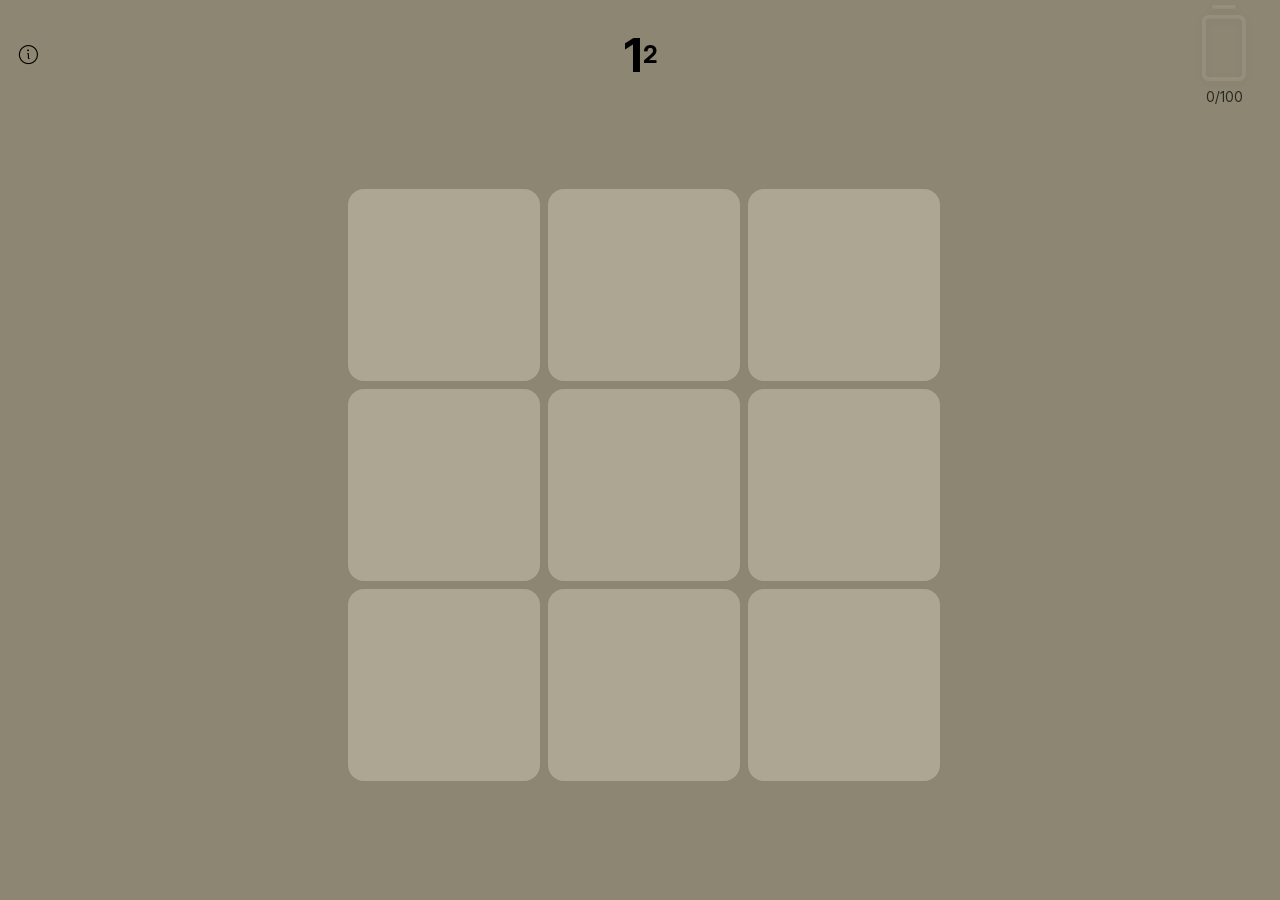
==== commit 63d9f5b3: "hmmm" ====
--- a/index.html
+++ b/index.html
@@ -62,7 +62,9 @@
           </div>
         </div>
       </div>
-      <div id="fillup"></div>
+      <div id="fillup">
+        <div id="session-stars"></div>
+      </div>
       <!-- Game buttons (hidden until game starts) -->
       <div id="button-left" class="side-button hidden">
         <span>Position</span>
--- a/style.css
+++ b/style.css
@@ -193,7 +193,32 @@
 
 #fillup {
   width: 100%;
-  height: 100%;
+  flex: 1;
+  position: relative;
+}
+
+/* Session stars container */
+#session-stars {
+  position: absolute;
+  top: 30%;
+  left: 0;
+  right: 0;
+  height: 3rem;
+  pointer-events: none;
+}
+
+.session-star {
+  position: absolute;
+  top: 0;
+  font-family: "Phosphor-Light";
+  font-size: 2rem;
+  color: var(--text-color);
+  opacity: 0.4;
+  transition: opacity 0.3s ease;
+}
+
+.session-star:hover {
+  opacity: 0.8;
 }
 
 /* 3x3 grid */
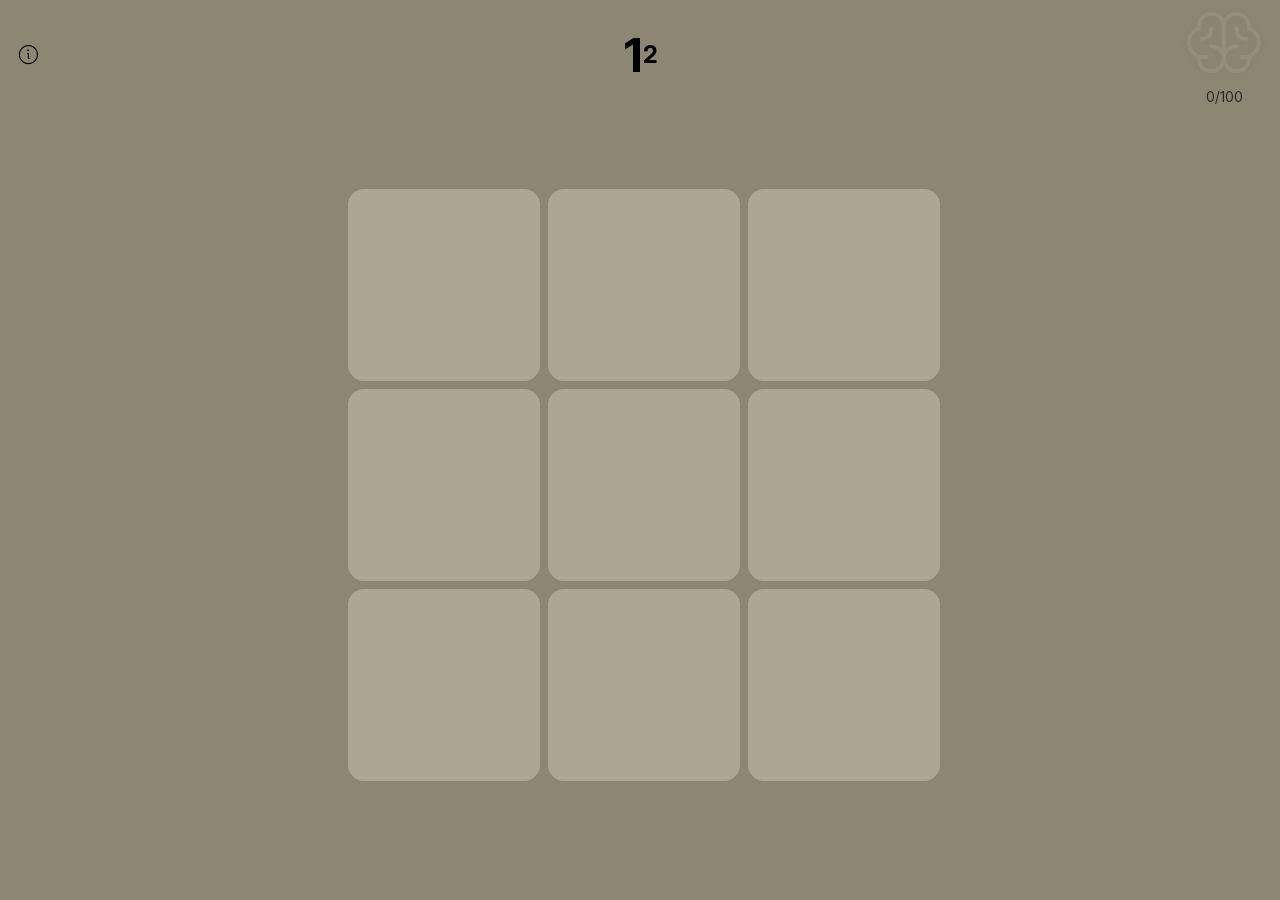
==== commit c668f7ab: "hmmm" ====
--- a/index.html
+++ b/index.html
@@ -84,8 +84,8 @@
       <div id="modal-instructions" class="modal-content hidden">
         <h2>How to Play</h2>
         <p style="margin-top: 1rem">
-          <strong>Dual N-Back</strong> is a memory and attention training game. You must
-          remember if the current position and color match what you saw
+          <strong>Dual N-Back</strong> is a memory and attention training game.
+          You must remember if the current position and color match what you saw
           <strong>N steps ago</strong>.
         </p>
         <hr style="margin: 1rem 0" />
@@ -98,7 +98,10 @@
           <strong>Toggle mode:</strong> Click the same square again to switch
           between Dual (2) and Triple (3) modes
         </p>
-        <p><strong>Start:</strong> Click the level number at top or anywhere in the bottom</p>
+        <p>
+          <strong>Start:</strong> Click the level number at top or anywhere in
+          the bottom
+        </p>
         <hr style="margin: 1rem 0" />
         <h3 style="margin-top: 1rem">Playing</h3>
         <p>
@@ -121,7 +124,8 @@
         <p><strong>Green flash:</strong> Correct answer</p>
         <p><strong>Red flash:</strong> Wrong answer</p>
         <p>
-          <strong>Brain/battery fills:</strong> Your progress through 100 rounds (100 rounds are around 5 minutes)
+          <strong>Brain/battery fills:</strong> Your progress through 100 rounds
+          (100 rounds are around 5 minutes)
         </p>
         <hr style="margin: 1rem 0" />
         <h3 style="margin-top: 1rem">Controls</h3>
--- a/style.css
+++ b/style.css
@@ -207,18 +207,41 @@
   pointer-events: none;
 }
 
+@keyframes starGradientShift {
+  0% {
+    background-position: 0% 50%;
+  }
+  100% {
+    background-position: 100% 50%;
+  }
+}
+
 .session-star {
   position: absolute;
   top: 0;
   font-family: "Phosphor-Light";
   font-size: 2rem;
-  color: var(--text-color);
-  opacity: 0.4;
+  background-image: linear-gradient(
+    90deg,
+    #ff8c00,
+    #ffa500,
+    #ffb733,
+    #ffd700,
+    #ffb733,
+    #ffa500,
+    #ff8c00
+  );
+  background-size: 200% 100%;
+  -webkit-background-clip: text;
+  background-clip: text;
+  color: transparent;
+  opacity: 0.6;
   transition: opacity 0.3s ease;
+  animation: starGradientShift 3s linear infinite alternate;
 }
 
 .session-star:hover {
-  opacity: 0.8;
+  opacity: 1;
 }
 
 /* 3x3 grid */
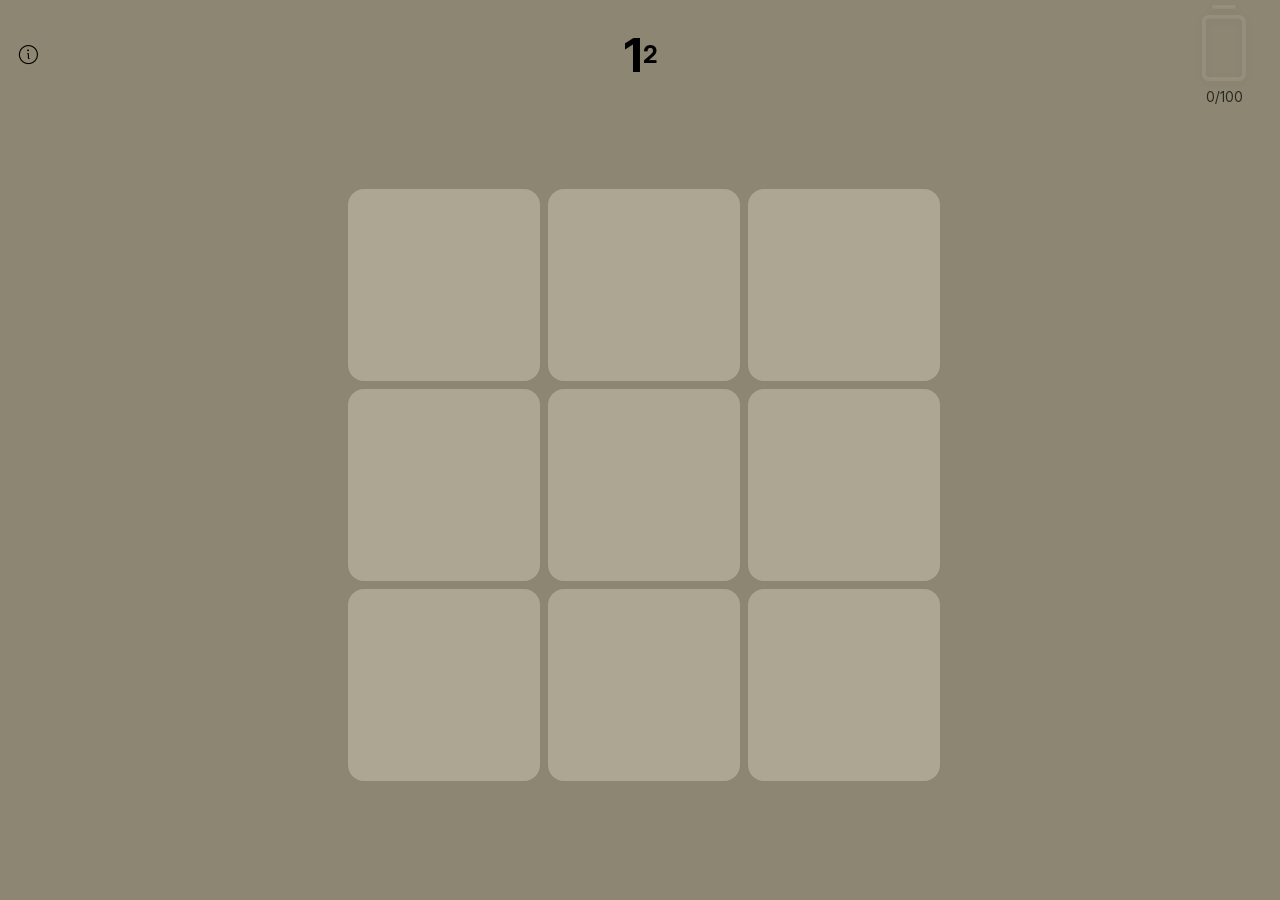
==== commit 5addc39f: "hmmm" ====
--- a/index.html
+++ b/index.html
@@ -22,7 +22,8 @@
           <div class="brain-progress-content">
             <div class="brain-container">
               <div class="brain-base">&#xe74e;</div>
-              <div class="brain-fill">&#xe74e;</div>
+              <div class="brain-progress-fill">&#xe74e;</div>
+              <div class="brain-fire-fill">&#xe74e;</div>
               <canvas id="fire-canvas"></canvas>
             </div>
             <div class="progress-text">0/100</div>
@@ -82,9 +83,9 @@
     <div id="modal" class="hidden">
       <!-- Instructions modal -->
       <div id="modal-instructions" class="modal-content hidden">
-        <h2>How to Play</h2>
+        <h2>(nb) by Ruben Berenguel, 2024-2026</h2>
         <p style="margin-top: 1rem">
-          <strong>Dual N-Back</strong> is a memory and attention training game.
+          <strong><a href="https://en.wikipedia.org/wiki/N-back">N-Back</a></strong> is a memory and attention training game.
           You must remember if the current position and color match what you saw
           <strong>N steps ago</strong>.
         </p>
--- a/style.css
+++ b/style.css
@@ -157,7 +157,18 @@
   opacity: 0.3;
 }
 
-.brain-fill {
+/* Overall progress fill - solid grey */
+.brain-progress-fill {
+  position: absolute;
+  top: 0;
+  left: 0;
+  color: #555;
+  clip-path: inset(var(--progress-inset, 100%) 0 0 0);
+  transition: clip-path 0.5s ease;
+}
+
+/* Fire/momentum fill - colorful gradient, only increases on perfect rounds */
+.brain-fire-fill {
   position: absolute;
   top: 0;
   left: 0;
@@ -165,7 +176,7 @@
   -webkit-background-clip: text;
   background-clip: text;
   color: transparent;
-  clip-path: inset(var(--fill-inset, 100%) 0 0 0);
+  clip-path: inset(var(--fire-inset, 100%) 0 0 0);
   transition:
     clip-path 0.5s ease,
     background 1s ease;
@@ -558,6 +569,10 @@
   pointer-events: none;
 }
 
+#modal a {
+  color: darkgreen;
+}
+
 #modal .modal-content {
   pointer-events: auto;
 }
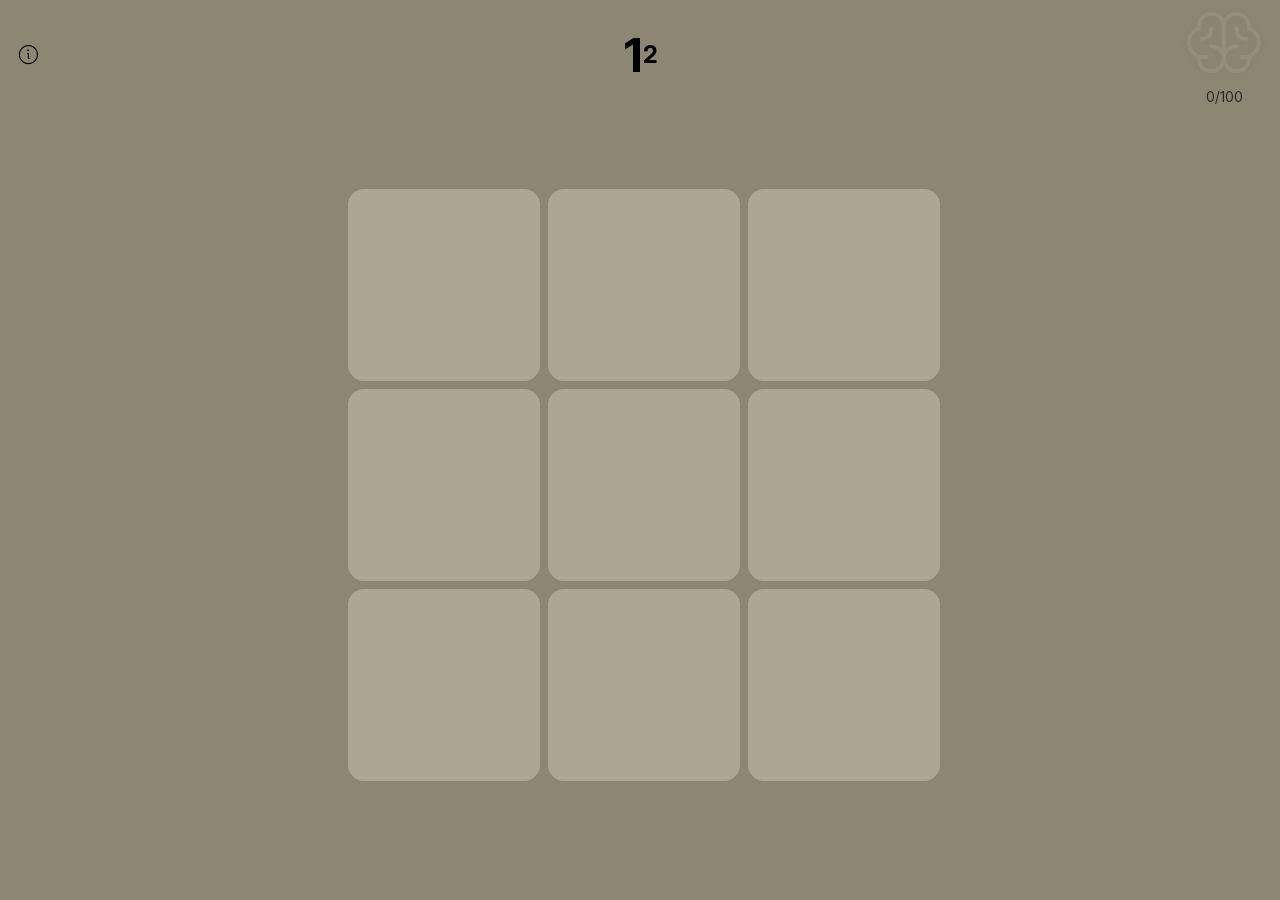
==== commit bc6c07c8: "Add the calendar view" ====
--- a/index.html
+++ b/index.html
@@ -84,13 +84,16 @@
       <!-- Instructions modal -->
       <div id="modal-instructions" class="modal-content hidden">
         <h2>(nb) by Ruben Berenguel, 2024-2026</h2>
-        <p style="margin-top: 1rem">
-          <strong><a href="https://en.wikipedia.org/wiki/N-back">N-Back</a></strong> is a memory and attention training game.
-          You must remember if the current position and color match what you saw
+        <p>
+          <strong
+            ><a href="https://en.wikipedia.org/wiki/N-back">N-Back</a></strong
+          >
+          is a memory and attention training game. You must remember if the
+          current position and color match what you saw
           <strong>N steps ago</strong>.
         </p>
-        <hr style="margin: 1rem 0" />
-        <h3 style="margin-top: 1rem">Setup</h3>
+        <hr />
+        <h3>Setup</h3>
         <p>
           <strong>Select level:</strong> Click any square (1-9) to set N-back
           level
@@ -99,12 +102,16 @@
           <strong>Toggle mode:</strong> Click the same square again to switch
           between Dual (2) and Triple (3) modes
         </p>
+        <p style="margin-left: 1rem; font-size: 0.9em; opacity: 0.9">
+          → Dual mode: Track 2 dimensions (position + color)<br />
+          → Triple mode: Track 3 dimensions (position + color + letter)
+        </p>
         <p>
           <strong>Start:</strong> Click the level number at top or anywhere in
           the bottom
         </p>
-        <hr style="margin: 1rem 0" />
-        <h3 style="margin-top: 1rem">Playing</h3>
+        <hr />
+        <h3>Playing</h3>
         <p>
           <strong>Position:</strong> Press left edge if position matches N steps
           ago
@@ -116,32 +123,44 @@
           <strong>Letter (Triple):</strong> Press bottom if letter matches N
           steps ago
         </p>
-        <p style="margin-top: 1rem">
+        <p>
           Press again to toggle off. You can answer multiple dimensions per
           round.
         </p>
-        <hr style="margin: 1rem 0" />
-        <h3 style="margin-top: 1rem">Feedback</h3>
+        <hr />
+        <h3>Feedback</h3>
         <p><strong>Green flash:</strong> Correct answer</p>
         <p><strong>Red flash:</strong> Wrong answer</p>
         <p>
-          <strong>Brain/battery fills:</strong> Your progress through 100 rounds
-          (100 rounds are around 5 minutes)
-        </p>
-        <hr style="margin: 1rem 0" />
-        <h3 style="margin-top: 1rem">Controls</h3>
+          <strong>Grey fill:</strong> Overall session progress (0-100 rounds)
+        </p>
+        <p>
+          <strong>Colorful fire fill:</strong> Perfect round streak (only
+          increases when all dimensions correct)
+        </p>
+        <p>
+          <strong>Click progress icon:</strong> View training calendar (when not
+          playing)
+        </p>
+        <hr />
+        <h3>Daily Sessions</h3>
+        <p>
+          <strong>Achievement icons:</strong> Each completed session (100
+          rounds) earns a random achievement icon displayed in the play area
+        </p>
+        <p>
+          <strong>Daily goal:</strong> Aim for 3+ sessions per day. Icons reset
+          daily to track today's progress
+        </p>
+        <hr />
+        <h3>Controls</h3>
         <p><strong>Touch/mouse:</strong> Edges</p>
         <p><strong>Keyboard:</strong> Z (position) / X (letter) / C (color)</p>
         <p><strong>Space:</strong> Start game / Pause / Resume</p>
         <p><strong>? key:</strong> Show this help</p>
         <p><strong>Escape:</strong> Close any modal</p>
         <p><strong>Restart:</strong> Click restart icon (↺) when paused</p>
-        <p
-          style="margin-top: 1.5rem; cursor: pointer; opacity: 0.7"
-          class="modal-close-hint"
-        >
-          Tap to close (or press Escape)
-        </p>
+        <button class="modal-icon-button modal-close-hint">&#xe4f6;</button>
       </div>
 
       <!-- Pause stats modal -->
@@ -150,16 +169,13 @@
         <p style="margin-top: 1rem" id="pause-level">Level: 3-back (Dual)</p>
         <p id="pause-rounds">Rounds: 42 / 100</p>
         <p id="pause-overall">Overall: 0%</p>
-        <hr style="margin: 1rem 0" />
+        <hr />
         <p id="pause-position">Position: 40/42 (95%)</p>
         <p id="pause-color">Color: 38/42 (90%)</p>
         <p id="pause-letter" class="hidden">Letter: 35/42 (83%)</p>
-        <p
-          style="margin-top: 1.5rem; cursor: pointer; opacity: 0.7"
-          class="modal-close-hint"
-        >
-          Tap to close and resume (or press Escape/Space)
-        </p>
+        <hr />
+        <div id="pause-grid"></div>
+        <button class="modal-icon-button modal-close-hint">&#xe4f6;</button>
       </div>
 
       <!-- Results modal -->
@@ -168,39 +184,68 @@
         <p id="results-level">Level: 3-back (Dual)</p>
         <p id="results-rounds">Rounds: 100</p>
         <p id="results-overall">Overall: 87%</p>
-        <hr style="margin: 1rem 0" />
+        <hr />
         <p id="results-position">Position: 90/100 (90%)</p>
         <p id="results-color">Color: 85/100 (85%)</p>
         <p id="results-letter" class="hidden">Letter: 86/100 (86%)</p>
-        <p
-          id="results-suggestion"
-          style="margin-top: 1rem; font-size: 0.85rem; opacity: 0.7"
-        >
-          Consider advancing to a higher level
-        </p>
-        <p style="margin-top: 1rem; cursor: pointer" class="modal-close-hint">
-          Tap to close
-        </p>
+        <hr />
+        <div id="results-grid"></div>
+        <p id="results-suggestion">Consider advancing to a higher level</p>
+        <button class="modal-icon-button modal-close-hint">&#xe4f6;</button>
       </div>
 
       <!-- History modal -->
       <div id="modal-history" class="modal-content hidden">
-        <h2>Session History</h2>
-        <div
-          id="history-list"
-          style="margin-top: 1rem; max-height: 60vh; overflow-y: auto"
-        >
+        <h2>Training Calendar</h2>
+        <div id="history-list">
           <!-- Will be populated dynamically -->
         </div>
-        <p
-          style="margin-top: 1.5rem; cursor: pointer; opacity: 0.7"
-          class="modal-close-hint"
-        >
-          Tap to close
-        </p>
+        <div class="modal-buttons">
+          <button
+            class="modal-icon-button"
+            id="export-sessions"
+            title="Export session data"
+          >
+            &#xe248;
+          </button>
+          <button class="modal-icon-button modal-close-hint">&#xe4f6;</button>
+        </div>
+      </div>
+
+      <!-- Session detail modal -->
+      <div id="modal-session-detail" class="modal-content hidden">
+        <h2>Session Details</h2>
+        <p id="session-detail-date"></p>
+        <p id="session-detail-level"></p>
+        <p id="session-detail-overall"></p>
+        <hr />
+        <p id="session-detail-position"></p>
+        <p id="session-detail-color"></p>
+        <p id="session-detail-letter" class="hidden"></p>
+        <hr />
+        <div id="session-detail-grid"></div>
+        <div class="modal-buttons">
+          <button class="modal-icon-button" id="back-to-calendar">
+            &#xe5a4;
+          </button>
+          <button class="modal-icon-button modal-close-hint">&#xe4f6;</button>
+        </div>
       </div>
     </div>
 
     <script type="module" src="nb.js"></script>
+    <script>
+      // Register service worker for PWA offline support
+      if ("serviceWorker" in navigator) {
+        window.addEventListener("load", () => {
+          navigator.serviceWorker
+            .register("./sw.js")
+            .then((reg) => console.log("Service Worker registered"))
+            .catch((err) =>
+              console.log("Service Worker registration failed:", err),
+            );
+        });
+      }
+    </script>
   </body>
 </html>
--- a/style.css
+++ b/style.css
@@ -230,6 +230,7 @@
 .session-star {
   position: absolute;
   top: 0;
+  transform: translateX(-50%);
   font-family: "Phosphor-Light";
   font-size: 2rem;
   background-image: linear-gradient(
@@ -590,6 +591,300 @@
   font-family: "Monoid", monospace;
 }
 
+.modal-content p {
+  margin-top: 1rem;
+}
+
+.modal-content h2 {
+  text-align: center;
+}
+
+.modal-content h3 {
+  margin-top: 1rem;
+}
+
+.modal-content hr {
+  margin: 1rem 0;
+  border: none;
+  border-top: 1px solid var(--text-color);
+}
+
+.modal-icon-button {
+  margin-top: 1.5rem;
+  background: none;
+  border: 1px solid var(--text-color);
+  color: var(--text-color);
+  font-family: "Phosphor-Light";
+  font-size: 1.5rem;
+  padding: 0.5rem 1rem;
+  cursor: pointer;
+  border-radius: 0.25rem;
+  transition: background 0.2s ease;
+  opacity: 0.8;
+}
+
+.modal-icon-button:hover {
+  background: rgba(0, 0, 0, 0.1);
+  opacity: 1;
+}
+
+.modal-icon-button:active {
+  transform: scale(0.95);
+}
+
+.modal-buttons {
+  display: flex;
+  gap: 0.5rem;
+  justify-content: center;
+  margin-top: 1.5rem;
+}
+
+.modal-buttons .modal-icon-button {
+  margin-top: 0;
+}
+
+#results-suggestion {
+  font-size: 0.85rem;
+  opacity: 0.7;
+}
+
+#history-list {
+  max-height: 60vh;
+  overflow-y: auto;
+}
+
+/* Calendar view styles */
+.calendar-header {
+  display: flex;
+  align-items: center;
+  justify-content: space-between;
+  margin-bottom: 1rem;
+  padding-bottom: 0.5rem;
+  border-bottom: 1px solid var(--text-color);
+}
+
+.calendar-header h3 {
+  margin: 0;
+  font-size: 1.2rem;
+}
+
+.calendar-nav {
+  background: none;
+  border: 1px solid var(--text-color);
+  color: var(--text-color);
+  font-size: 1.2rem;
+  padding: 0.25rem 0.75rem;
+  cursor: pointer;
+  border-radius: 0.25rem;
+  font-family: "Monoid", monospace;
+}
+
+.calendar-nav:hover {
+  background: rgba(0, 0, 0, 0.1);
+}
+
+.calendar-nav:active {
+  transform: scale(0.95);
+}
+
+.calendar-grid {
+  display: grid;
+  grid-template-columns: repeat(7, 1fr);
+  gap: 0.25rem;
+  margin-bottom: 1rem;
+}
+
+.calendar-day-header {
+  text-align: center;
+  font-size: 0.75rem;
+  opacity: 0.6;
+  padding: 0.5rem 0;
+  font-weight: 600;
+}
+
+.calendar-day {
+  aspect-ratio: 1;
+  display: flex;
+  flex-direction: column;
+  align-items: center;
+  justify-content: center;
+  gap: 0.1rem;
+  border-radius: 0.25rem;
+  background: rgba(255, 255, 255, 0.05);
+  position: relative;
+  font-size: 0.85rem;
+  padding: 0.25rem;
+}
+
+.calendar-day.empty {
+  background: transparent;
+}
+
+.calendar-day.has-sessions {
+  background: rgba(34, 197, 94, 0.2);
+  cursor: pointer;
+  border: 1px solid rgba(34, 197, 94, 0.3);
+}
+
+.calendar-day.has-sessions:hover {
+  background: rgba(34, 197, 94, 0.3);
+  transform: scale(1.05);
+}
+
+.calendar-day.today {
+  border: 2px solid var(--text-color);
+  font-weight: 600;
+}
+
+.calendar-day.today.has-sessions {
+  border: 2px solid rgba(34, 197, 94, 0.8);
+}
+
+.calendar-day-number {
+  font-size: 0.9rem;
+  font-weight: 600;
+}
+
+.session-indicator {
+  font-size: 0.6rem;
+  opacity: 0.8;
+  font-weight: 600;
+  color: #333;
+  line-height: 1;
+}
+
+/* Day details panel */
+.day-details {
+  border-top: 1px solid var(--text-color);
+  padding-top: 1rem;
+  margin-top: 1rem;
+}
+
+.day-details.hidden {
+  display: none;
+}
+
+.day-details-header {
+  display: flex;
+  align-items: center;
+  justify-content: space-between;
+  margin-bottom: 0.75rem;
+}
+
+.day-details-header h3 {
+  margin: 0;
+  font-size: 1rem;
+}
+
+.close-details {
+  background: none;
+  border: none;
+  color: var(--text-color);
+  font-size: 1.5rem;
+  cursor: pointer;
+  padding: 0;
+  width: 1.5rem;
+  height: 1.5rem;
+  display: flex;
+  align-items: center;
+  justify-content: center;
+  opacity: 0.7;
+  line-height: 1;
+}
+
+.close-details:hover {
+  opacity: 1;
+}
+
+.day-sessions {
+  display: flex;
+  flex-direction: column;
+  gap: 0.5rem;
+}
+
+.session-card {
+  padding: 0.5rem;
+  border: 1px solid rgba(255, 255, 255, 0.1);
+  border-radius: 0.25rem;
+  background: rgba(255, 255, 255, 0.02);
+  cursor: pointer;
+  transition: background 0.2s ease;
+}
+
+.session-card:hover {
+  background: rgba(255, 255, 255, 0.05);
+}
+
+.session-content {
+  display: flex;
+  justify-content: space-between;
+  align-items: center;
+  gap: 0.5rem;
+}
+
+.session-info {
+  flex: 1;
+}
+
+.session-header {
+  display: flex;
+  justify-content: space-between;
+  align-items: baseline;
+  margin-bottom: 0.25rem;
+  font-size: 0.9rem;
+}
+
+.session-time {
+  font-size: 0.7rem;
+  opacity: 0.6;
+}
+
+.session-stats {
+  display: flex;
+  gap: 0.75rem;
+  font-size: 0.75rem;
+  opacity: 0.9;
+}
+
+/* Mini progress grid (20x20 pixels) */
+.mini-progress-grid {
+  display: grid;
+  grid-template-columns: repeat(10, 1fr);
+  gap: 0;
+  width: 20px;
+  height: 20px;
+  flex-shrink: 0;
+}
+
+.mini-cell {
+  width: 2px;
+  height: 2px;
+  background: rgba(0, 0, 0, 0.2);
+}
+
+.mini-cell.empty {
+  background: rgba(255, 255, 255, 0.1);
+}
+
+.mini-cell.all-correct {
+  background: #22c55e;
+}
+
+.mini-cell.partial {
+  background: #eab308;
+}
+
+.mini-cell.incorrect {
+  background: #ef4444;
+}
+
+.mini-grid-placeholder {
+  width: 20px;
+  height: 20px;
+  background: rgba(0, 0, 0, 0.1);
+  border-radius: 2px;
+}
+
 /* Custom scrollbar for modal */
 .modal-content::-webkit-scrollbar {
   width: 12px;
@@ -614,6 +909,36 @@
 .modal-content {
   scrollbar-width: thin;
   scrollbar-color: var(--dark) var(--alternate-background);
+}
+
+/* Progress grid (10x10 matrix showing per-round results) */
+.progress-grid {
+  display: grid;
+  grid-template-columns: repeat(10, 1fr);
+  gap: 2px;
+  margin: 1rem 0;
+  padding: 0.5rem;
+  background: rgba(0, 0, 0, 0.1);
+  border-radius: 0.5rem;
+}
+
+.grid-cell {
+  aspect-ratio: 1;
+  display: flex;
+  flex-direction: column;
+  gap: 1px;
+  background: rgba(0, 0, 0, 0.2);
+  border-radius: 2px;
+  overflow: hidden;
+}
+
+.grid-cell.empty {
+  background: rgba(255, 255, 255, 0.1);
+}
+
+.cell-bar {
+  flex: 1;
+  min-height: 0;
 }
 
 /* Responsive adjustments */
